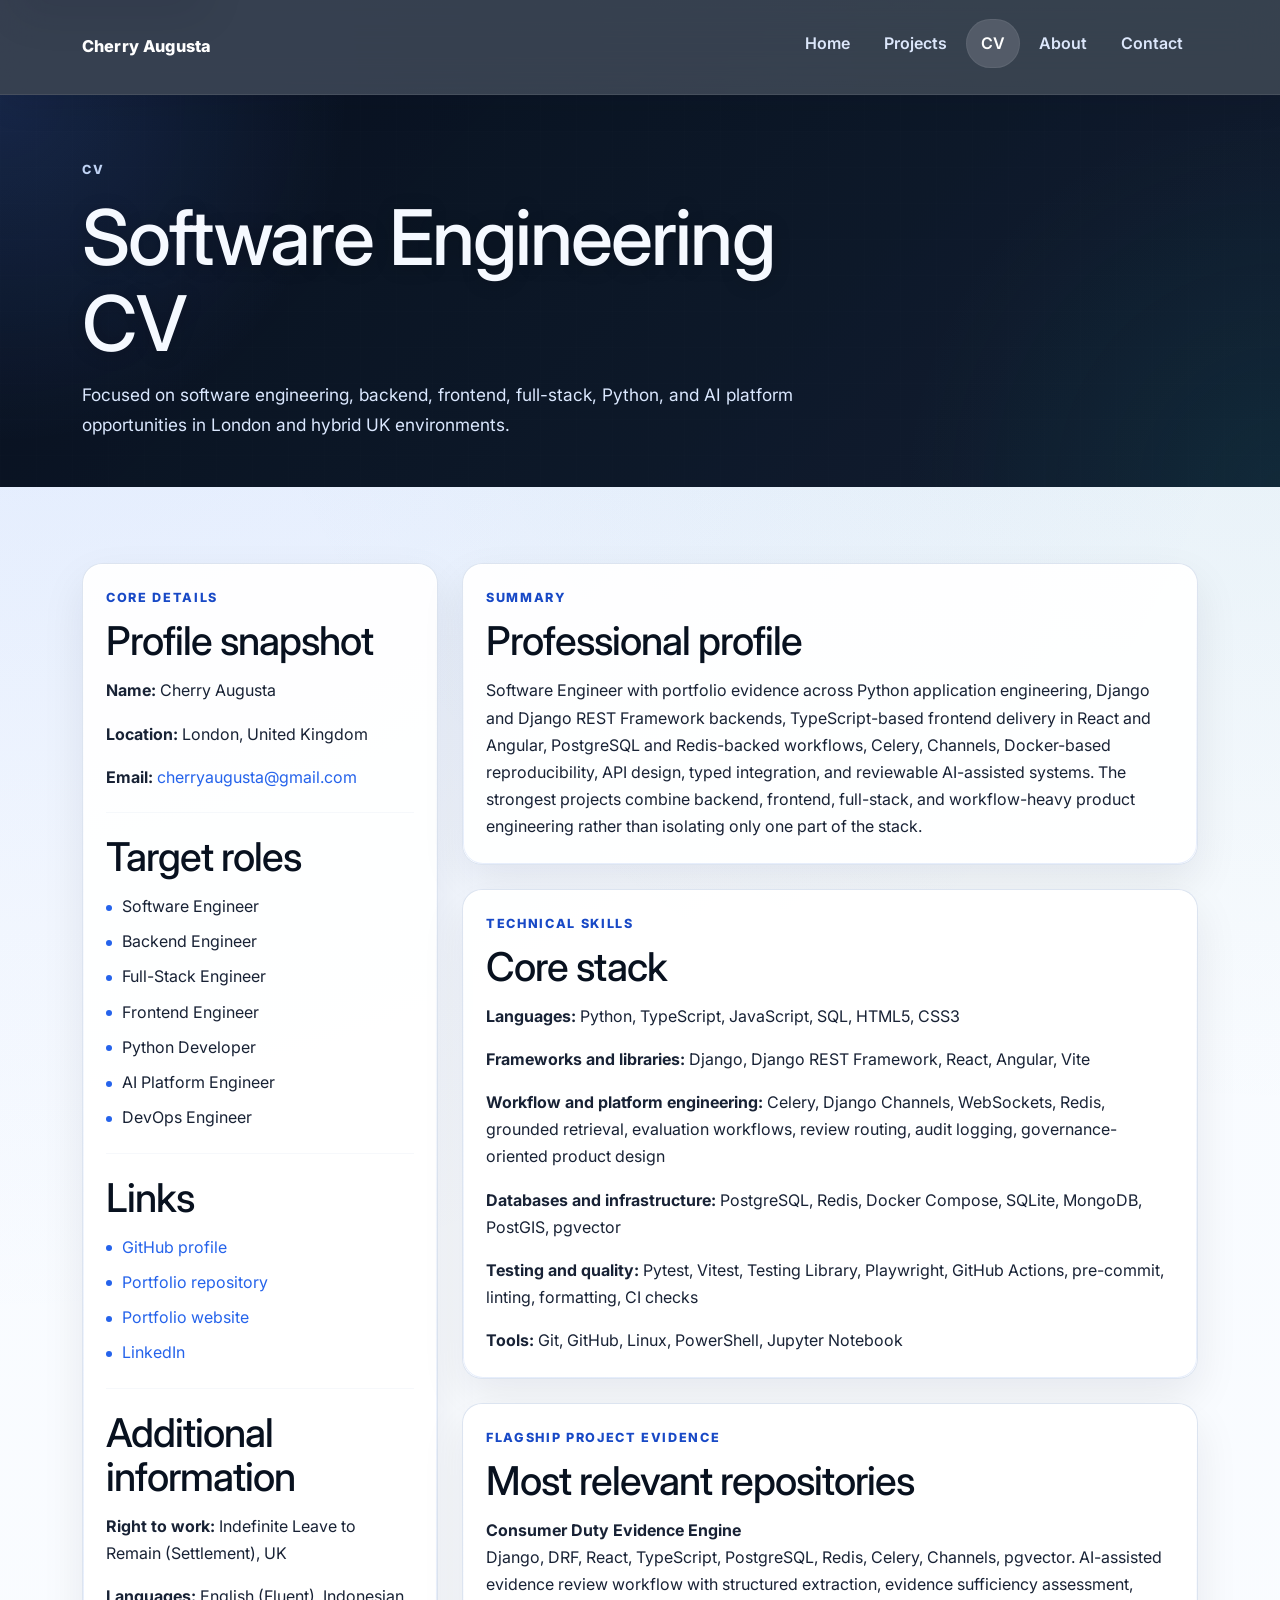
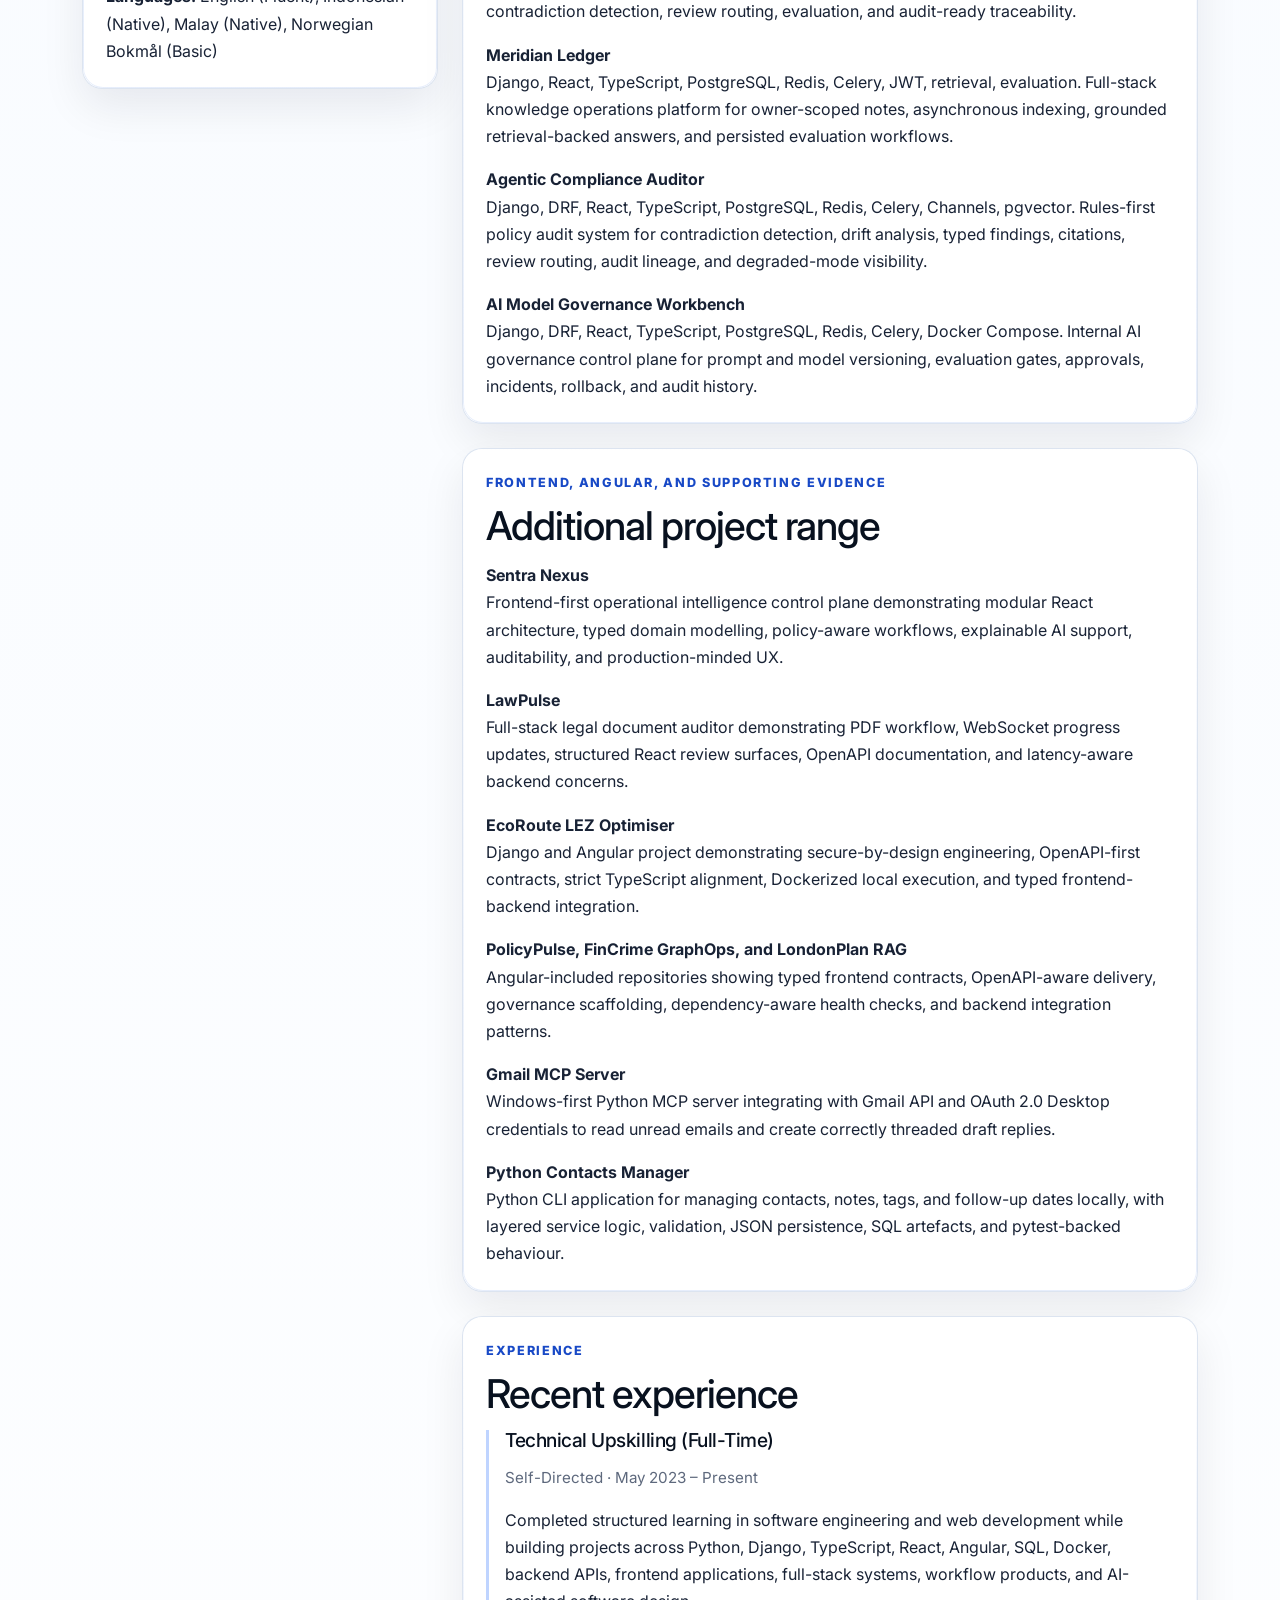
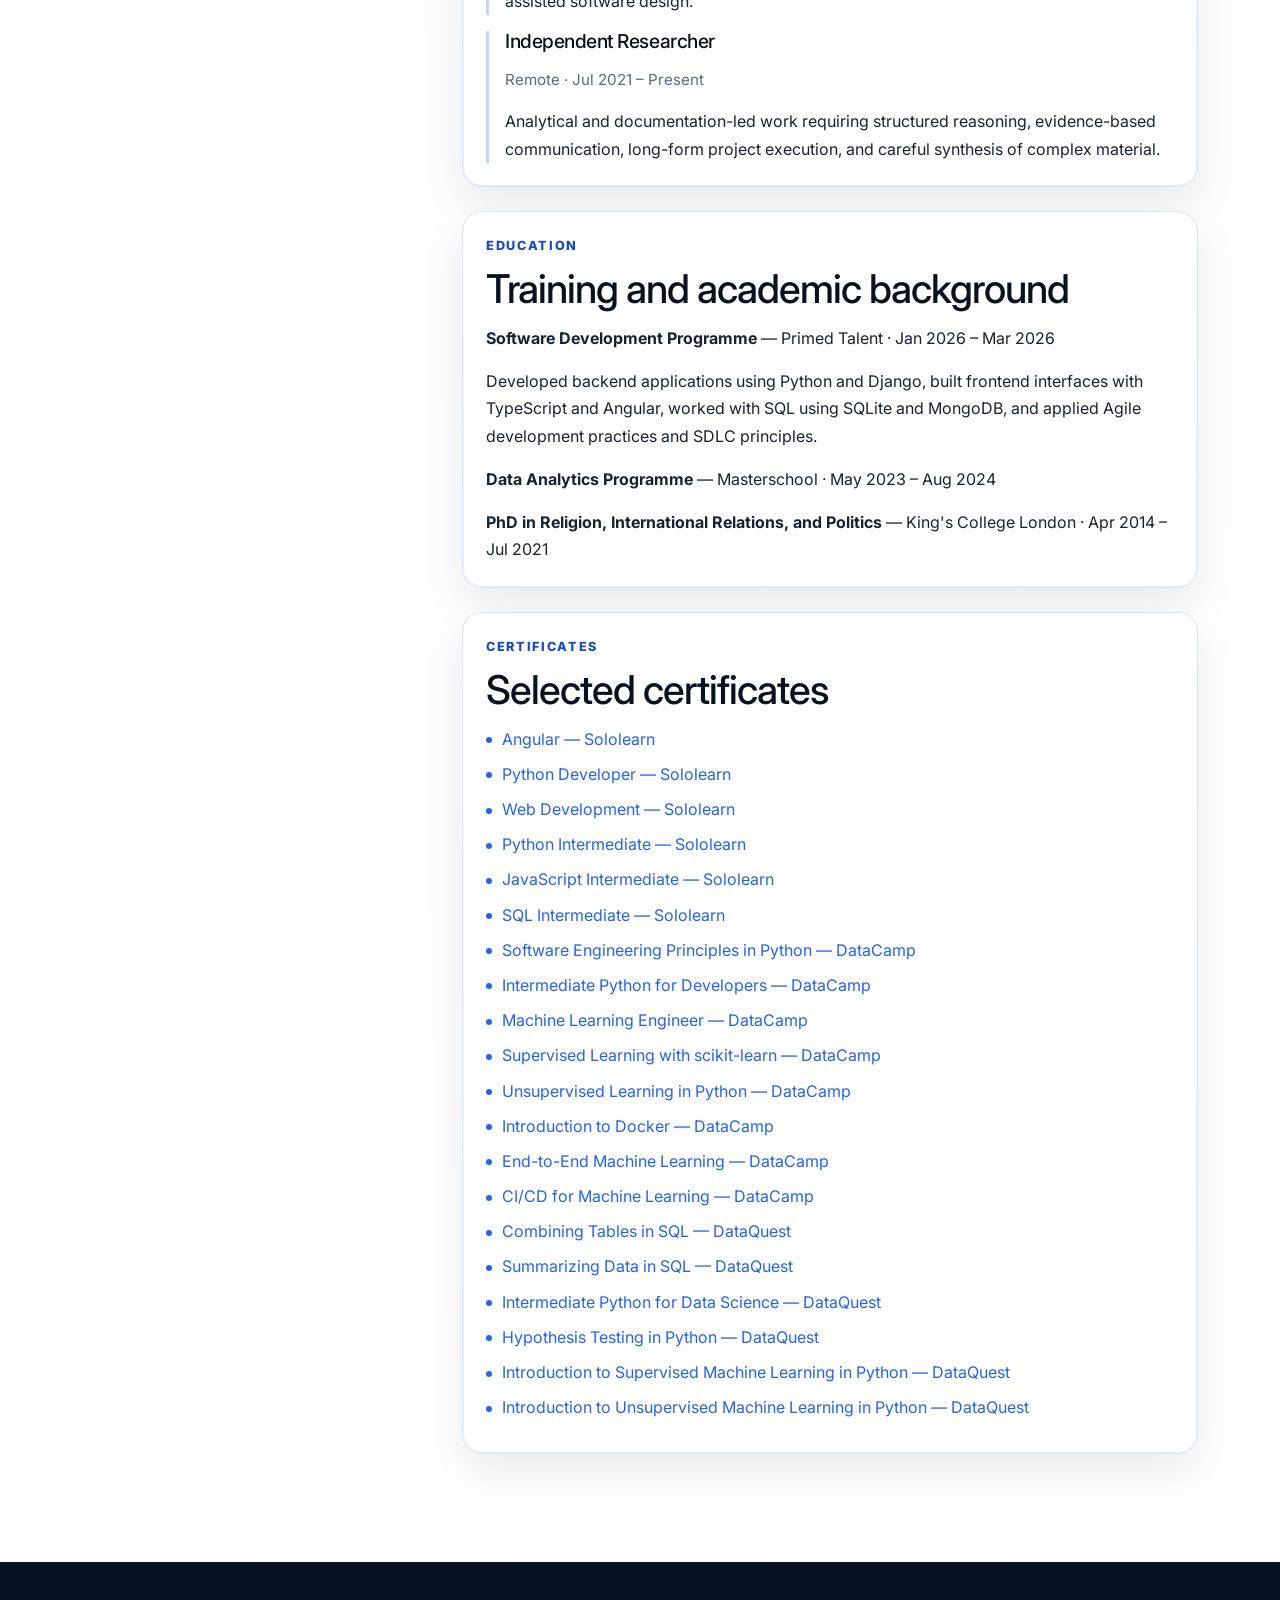
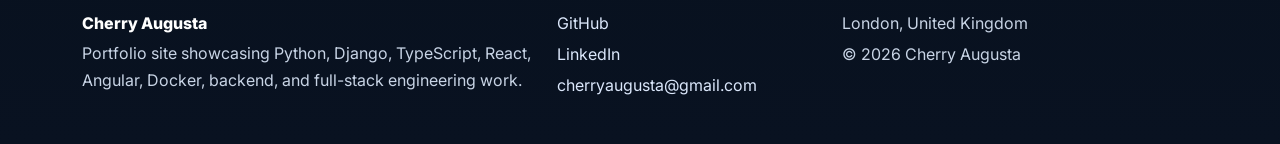
==== cv.html @ 18e46f85 "initial portfolio launch in bootstrap version" ====
<!DOCTYPE html>
<html lang="en">
<head>
  <meta charset="utf-8">
  <meta name="viewport" content="width=device-width, initial-scale=1">
  <title>CV | Cherry Augusta</title>
  <meta name="description" content="CV for Cherry Augusta, a London-based Software Engineer with portfolio work across Python, Django, TypeScript, React, Angular, PostgreSQL, Redis, Docker, backend APIs, frontend engineering, full-stack applications, and reviewable AI workflow systems.">
  <meta name="theme-color" content="#0b1220">
  <meta property="og:title" content="CV | Cherry Augusta">
  <meta property="og:description" content="Software engineering CV focused on Python, Django, TypeScript, React, Angular, Docker, backend, full-stack, frontend, and AI platform opportunities.">
  <meta property="og:type" content="website">
  <meta property="og:url" content="https://cherryaugusta.github.io/developer-portfolio-profile/cv.html">
  <meta property="og:image" content="https://cherryaugusta.github.io/developer-portfolio-profile/assets/og-preview.jpg">
  <meta name="twitter:card" content="summary_large_image">
  <meta name="twitter:title" content="CV | Cherry Augusta">
  <meta name="twitter:description" content="Software engineering CV focused on Python, Django, TypeScript, React, Angular, Docker, backend, full-stack, frontend, and AI platform opportunities.">
  <meta name="twitter:image" content="https://cherryaugusta.github.io/developer-portfolio-profile/assets/og-preview.jpg">
  <link rel="canonical" href="https://cherryaugusta.github.io/developer-portfolio-profile/cv.html">
  <link rel="preconnect" href="https://fonts.googleapis.com">
  <link rel="preconnect" href="https://fonts.gstatic.com" crossorigin>
  <link href="https://fonts.googleapis.com/css2?family=Inter:wght@400;500;600;700;800;900&display=swap" rel="stylesheet">
  <link href="https://cdn.jsdelivr.net/npm/bootstrap@5.3.3/dist/css/bootstrap.min.css" rel="stylesheet" integrity="sha384-QWTKZyjpPEjISv5WaRU9OFeRpok6YctnYmDr5pNlyT2bRjXh0JMhjY6hW+ALEwIH" crossorigin="anonymous">
  <link rel="stylesheet" href="styles.css">
</head>
<body>

  <a class="ca-skip-link" href="#main-content">Skip to main content</a>

  <header class="ca-site-header sticky-top">
    <nav class="navbar navbar-expand-lg" aria-label="Primary">
      <div class="container ca-nav-container">
        <a class="navbar-brand ca-brand" href="index.html" aria-label="Cherry Augusta home">Cherry Augusta</a>
        <button class="navbar-toggler ca-nav-toggler" type="button"
          data-bs-toggle="collapse"
          data-bs-target="#primaryNav"
          aria-controls="primaryNav"
          aria-expanded="false"
          aria-label="Toggle navigation">
          <span class="ca-toggler-line"></span>
          <span class="ca-toggler-line"></span>
          <span class="ca-toggler-line"></span>
        </button>
        <div class="collapse navbar-collapse ca-nav-collapse" id="primaryNav">
          <ul class="navbar-nav ms-auto gap-1">
            <li class="nav-item"><a class="nav-link ca-nav-link" href="index.html">Home</a></li>
            <li class="nav-item"><a class="nav-link ca-nav-link" href="projects.html">Projects</a></li>
            <li class="nav-item"><a class="nav-link ca-nav-link active" aria-current="page" href="cv.html">CV</a></li>
            <li class="nav-item"><a class="nav-link ca-nav-link" href="about.html">About</a></li>
            <li class="nav-item"><a class="nav-link ca-nav-link" href="contact.html">Contact</a></li>
          </ul>
        </div>
      </div>
    </nav>
  </header>

  <main id="main-content" class="ca-page-main">

    <!-- Page hHERO -->
    <section class="ca-page-hero">
      <div class="container">
        <div class="row">
          <div class="col-lg-9 col-xl-8">
            <p class="ca-eyebrow">CV</p>
            <h1>Software Engineering CV</h1>
            <p class="ca-page-lead mb-0">Focused on software engineering, backend, frontend, full-stack, Python, and AI platform opportunities in London and hybrid UK environments.</p>
          </div>
        </div>
      </div>
    </section>

    <!-- CV BODY -->
    <section class="ca-section">
      <div class="container">
        <div class="row g-4 align-items-start">

          <!-- Sidebar -->
          <div class="col-lg-4">
            <aside class="ca-card ca-sticky-aside">
              <p class="ca-section-kicker">Core details</p>
              <h2>Profile snapshot</h2>
              <p><strong>Name:</strong> Cherry Augusta</p>
              <p><strong>Location:</strong> London, United Kingdom</p>
              <p><strong>Email:</strong> <a href="mailto:cherryaugusta@gmail.com">cherryaugusta@gmail.com</a></p>

              <hr>

              <h2>Target roles</h2>
              <ul class="ca-plain-list">
                <li>Software Engineer</li>
                <li>Backend Engineer</li>
                <li>Full-Stack Engineer</li>
                <li>Frontend Engineer</li>
                <li>Python Developer</li>
                <li>AI Platform Engineer</li>
                <li>DevOps Engineer</li>
              </ul>

              <hr>

              <h2>Links</h2>
              <ul class="ca-plain-list">
                <li><a href="https://github.com/cherryaugusta" target="_blank" rel="noopener noreferrer">GitHub profile</a></li>
                <li><a href="https://github.com/cherryaugusta/developer-portfolio-profile" target="_blank" rel="noopener noreferrer">Portfolio repository</a></li>
                <li><a href="https://cherryaugusta.github.io/developer-portfolio-profile" target="_blank" rel="noopener noreferrer">Portfolio website</a></li>
                <li><a href="https://www.linkedin.com/in/cherry-augusta-3957a916" target="_blank" rel="noopener noreferrer">LinkedIn</a></li>
              </ul>

              <hr>

              <h2>Additional information</h2>
              <p><strong>Right to work:</strong> Indefinite Leave to Remain (Settlement), UK</p>
              <p class="mb-0"><strong>Languages:</strong> English (Fluent), Indonesian (Native), Malay (Native), Norwegian Bokmål (Basic)</p>
            </aside>
          </div>

          <!-- Main CV content -->
          <div class="col-lg-8">
            <div class="d-flex flex-column gap-4">

              <article class="ca-card">
                <p class="ca-section-kicker">Summary</p>
                <h2>Professional profile</h2>
                <p class="mb-0">Software Engineer with portfolio evidence across Python application engineering, Django and Django REST Framework backends, TypeScript-based frontend delivery in React and Angular, PostgreSQL and Redis-backed workflows, Celery, Channels, Docker-based reproducibility, API design, typed integration, and reviewable AI-assisted systems. The strongest projects combine backend, frontend, full-stack, and workflow-heavy product engineering rather than isolating only one part of the stack.</p>
              </article>

              <article class="ca-card">
                <p class="ca-section-kicker">Technical skills</p>
                <h2>Core stack</h2>
                <p><strong>Languages:</strong> Python, TypeScript, JavaScript, SQL, HTML5, CSS3</p>
                <p><strong>Frameworks and libraries:</strong> Django, Django REST Framework, React, Angular, Vite</p>
                <p><strong>Workflow and platform engineering:</strong> Celery, Django Channels, WebSockets, Redis, grounded retrieval, evaluation workflows, review routing, audit logging, governance-oriented product design</p>
                <p><strong>Databases and infrastructure:</strong> PostgreSQL, Redis, Docker Compose, SQLite, MongoDB, PostGIS, pgvector</p>
                <p><strong>Testing and quality:</strong> Pytest, Vitest, Testing Library, Playwright, GitHub Actions, pre-commit, linting, formatting, CI checks</p>
                <p class="mb-0"><strong>Tools:</strong> Git, GitHub, Linux, PowerShell, Jupyter Notebook</p>
              </article>

              <article class="ca-card">
                <p class="ca-section-kicker">Flagship project evidence</p>
                <h2>Most relevant repositories</h2>
                <p><strong>Consumer Duty Evidence Engine</strong><br>Django, DRF, React, TypeScript, PostgreSQL, Redis, Celery, Channels, pgvector. AI-assisted evidence review workflow with structured extraction, evidence sufficiency assessment, contradiction detection, review routing, evaluation, and audit-ready traceability.</p>
                <p><strong>Meridian Ledger</strong><br>Django, React, TypeScript, PostgreSQL, Redis, Celery, JWT, retrieval, evaluation. Full-stack knowledge operations platform for owner-scoped notes, asynchronous indexing, grounded retrieval-backed answers, and persisted evaluation workflows.</p>
                <p><strong>Agentic Compliance Auditor</strong><br>Django, DRF, React, TypeScript, PostgreSQL, Redis, Celery, Channels, pgvector. Rules-first policy audit system for contradiction detection, drift analysis, typed findings, citations, review routing, audit lineage, and degraded-mode visibility.</p>
                <p class="mb-0"><strong>AI Model Governance Workbench</strong><br>Django, DRF, React, TypeScript, PostgreSQL, Redis, Celery, Docker Compose. Internal AI governance control plane for prompt and model versioning, evaluation gates, approvals, incidents, rollback, and audit history.</p>
              </article>

              <article class="ca-card">
                <p class="ca-section-kicker">Frontend, Angular, and supporting evidence</p>
                <h2>Additional project range</h2>
                <p><strong>Sentra Nexus</strong><br>Frontend-first operational intelligence control plane demonstrating modular React architecture, typed domain modelling, policy-aware workflows, explainable AI support, auditability, and production-minded UX.</p>
                <p><strong>LawPulse</strong><br>Full-stack legal document auditor demonstrating PDF workflow, WebSocket progress updates, structured React review surfaces, OpenAPI documentation, and latency-aware backend concerns.</p>
                <p><strong>EcoRoute LEZ Optimiser</strong><br>Django and Angular project demonstrating secure-by-design engineering, OpenAPI-first contracts, strict TypeScript alignment, Dockerized local execution, and typed frontend-backend integration.</p>
                <p><strong>PolicyPulse, FinCrime GraphOps, and LondonPlan RAG</strong><br>Angular-included repositories showing typed frontend contracts, OpenAPI-aware delivery, governance scaffolding, dependency-aware health checks, and backend integration patterns.</p>
                <p><strong>Gmail MCP Server</strong><br>Windows-first Python MCP server integrating with Gmail API and OAuth 2.0 Desktop credentials to read unread emails and create correctly threaded draft replies.</p>
                <p class="mb-0"><strong>Python Contacts Manager</strong><br>Python CLI application for managing contacts, notes, tags, and follow-up dates locally, with layered service logic, validation, JSON persistence, SQL artefacts, and pytest-backed behaviour.</p>
              </article>

              <article class="ca-card">
                <p class="ca-section-kicker">Experience</p>
                <h2>Recent experience</h2>
                <div class="ca-timeline-item">
                  <h3>Technical Upskilling (Full-Time)</h3>
                  <p class="ca-meta">Self-Directed · May 2023 – Present</p>
                  <p class="mb-0">Completed structured learning in software engineering and web development while building projects across Python, Django, TypeScript, React, Angular, SQL, Docker, backend APIs, frontend applications, full-stack systems, workflow products, and AI-assisted software design.</p>
                </div>
                <div class="ca-timeline-item mt-3">
                  <h3>Independent Researcher</h3>
                  <p class="ca-meta">Remote · Jul 2021 – Present</p>
                  <p class="mb-0">Analytical and documentation-led work requiring structured reasoning, evidence-based communication, long-form project execution, and careful synthesis of complex material.</p>
                </div>
              </article>

              <article class="ca-card">
                <p class="ca-section-kicker">Education</p>
                <h2>Training and academic background</h2>
                <p><strong>Software Development Programme</strong> — Primed Talent · Jan 2026 – Mar 2026</p>
                <p>Developed backend applications using Python and Django, built frontend interfaces with TypeScript and Angular, worked with SQL using SQLite and MongoDB, and applied Agile development practices and SDLC principles.</p>
                <p><strong>Data Analytics Programme</strong> — Masterschool · May 2023 – Aug 2024</p>
                <p class="mb-0"><strong>PhD in Religion, International Relations, and Politics</strong> — King's College London · Apr 2014 – Jul 2021</p>
              </article>

              <article class="ca-card">
                <p class="ca-section-kicker">Certificates</p>
                <h2>Selected certificates</h2>
                <ul class="ca-plain-list mb-0">
                  <li><a href="https://www.sololearn.com/certificates/CC-CRVQI5FX" target="_blank" rel="noopener noreferrer">Angular — Sololearn</a></li>
                  <li><a href="https://www.sololearn.com/certificates/CC-DHUE0BPR" target="_blank" rel="noopener noreferrer">Python Developer — Sololearn</a></li>
                  <li><a href="https://www.sololearn.com/certificates/CC-GY8ERAPW" target="_blank" rel="noopener noreferrer">Web Development — Sololearn</a></li>
                  <li><a href="https://www.sololearn.com/certificates/CC-DKZ7GS1T" target="_blank" rel="noopener noreferrer">Python Intermediate — Sololearn</a></li>
                  <li><a href="https://www.sololearn.com/certificates/CC-TSMPZBXQ" target="_blank" rel="noopener noreferrer">JavaScript Intermediate — Sololearn</a></li>
                  <li><a href="https://www.sololearn.com/certificates/CC-RJRRIZD5" target="_blank" rel="noopener noreferrer">SQL Intermediate — Sololearn</a></li>
                  <li><a href="https://www.datacamp.com/completed/statement-of-accomplishment/course/8227479b13108a4df064f47f2f8abd0c890b53b4" target="_blank" rel="noopener noreferrer">Software Engineering Principles in Python — DataCamp</a></li>
                  <li><a href="https://www.datacamp.com/completed/statement-of-accomplishment/course/60cc1136ce9b5992e5b5b6c6f2696920e6932ae6" target="_blank" rel="noopener noreferrer">Intermediate Python for Developers — DataCamp</a></li>
                  <li><a href="https://www.datacamp.com/completed/statement-of-accomplishment/track/e27b9aa20514fed4c10cba77064b2b2e21b91a6f?utm_medium=organic_social&utm_campaign=sharewidget&utm_content=soa&utm_source=copylink" target="_blank" rel="noopener noreferrer">Machine Learning Engineer — DataCamp</a></li>
                  <li><a href="https://www.datacamp.com/completed/statement-of-accomplishment/course/17ac0ee7ad0e934a689188751dcfa107e84bb327" target="_blank" rel="noopener noreferrer">Supervised Learning with scikit-learn — DataCamp</a></li>
                  <li><a href="https://www.datacamp.com/completed/statement-of-accomplishment/course/c2dee3d4d05f9d18f2cd48f8db9dd19b1d5fbb37" target="_blank" rel="noopener noreferrer">Unsupervised Learning in Python — DataCamp</a></li>
                  <li><a href="https://www.datacamp.com/completed/statement-of-accomplishment/course/f0db3eb2d817050c06d84705172cba187ca3add1" target="_blank" rel="noopener noreferrer">Introduction to Docker — DataCamp</a></li>
                  <li><a href="https://www.datacamp.com/completed/statement-of-accomplishment/course/5704ce8746b530700ebd4e6b121e9e52de375fea" target="_blank" rel="noopener noreferrer">End-to-End Machine Learning — DataCamp</a></li>
                  <li><a href="https://www.datacamp.com/completed/statement-of-accomplishment/course/9cf7de9ec50092f650e16f4ba203bbb98bd472db" target="_blank" rel="noopener noreferrer">CI/CD for Machine Learning — DataCamp</a></li>
                  <li><a href="https://app.dataquest.io/verify_cert/ZJ7F5Q6ELBGZK46ZWRD5/" target="_blank" rel="noopener noreferrer">Combining Tables in SQL — DataQuest</a></li>
                  <li><a href="https://app.dataquest.io/verify_cert/3A36ZVM678G3BQ0YBLRA/" target="_blank" rel="noopener noreferrer">Summarizing Data in SQL — DataQuest</a></li>
                  <li><a href="https://app.dataquest.io/verify_cert/C5CL33XE4P3WWTFYR3BS/" target="_blank" rel="noopener noreferrer">Intermediate Python for Data Science — DataQuest</a></li>
                  <li><a href="https://app.dataquest.io/verify_cert/6OF6NHN1GMT5WH2I9T71/" target="_blank" rel="noopener noreferrer">Hypothesis Testing in Python — DataQuest</a></li>
                  <li><a href="https://app.dataquest.io/verify_cert/E0R9MOGDEUAWTI1ENU40/" target="_blank" rel="noopener noreferrer">Introduction to Supervised Machine Learning in Python — DataQuest</a></li>
                  <li><a href="https://app.dataquest.io/verify_cert/CI5ERO9BV41DOV62I8J1/" target="_blank" rel="noopener noreferrer">Introduction to Unsupervised Machine Learning in Python — DataQuest</a></li>
                </ul>
              </article>

            </div>
          </div>

        </div>
      </div>
    </section>

  </main>

  <footer class="ca-site-footer">
    <div class="container">
      <div class="row g-4">
        <div class="col-lg-5">
          <p class="ca-footer-title">Cherry Augusta</p>
          <p class="mb-0">Portfolio site showcasing Python, Django, TypeScript, React, Angular, Docker, backend, and full-stack engineering work.</p>
        </div>
        <div class="col-sm-6 col-lg-3">
          <p class="mb-1"><a href="https://github.com/cherryaugusta" target="_blank" rel="noopener noreferrer">GitHub</a></p>
          <p class="mb-1"><a href="https://www.linkedin.com/in/cherry-augusta-3957a916" target="_blank" rel="noopener noreferrer">LinkedIn</a></p>
          <p class="mb-0"><a href="mailto:cherryaugusta@gmail.com">cherryaugusta@gmail.com</a></p>
        </div>
        <div class="col-sm-6 col-lg-4">
          <p class="mb-1">London, United Kingdom</p>
          <p class="mb-0">© <span id="current-year">2026</span> Cherry Augusta</p>
        </div>
      </div>
    </div>
  </footer>

  <script src="https://cdn.jsdelivr.net/npm/bootstrap@5.3.3/dist/js/bootstrap.bundle.min.js" integrity="sha384-YvpcrYf0tY3lHB60NNkmXc4s9bIOgUxi8T/jzmFyFnDFTX5X3TI5ip47tIiLgkD" crossorigin="anonymous"></script>
  <script src="script.js"></script>
</body>
</html>
---- styles.css ----
:root {
  --ca-bg:            #08111f;
  --ca-bg-soft:       #0d1728;
  --ca-bg-deep:       #050b16;
  --ca-surface:       #ffffff;
  --ca-surface-soft:  #f6f9ff;
  --ca-surface-strong:#eef4ff;
  --ca-text:          #182235;
  --ca-muted:         #5e697d;
  --ca-muted-strong:  #435168;
  --ca-line:          #d9e2ef;
  --ca-line-strong:   #bfd2f6;
  --ca-primary:       #2563eb;
  --ca-primary-strong:#1849c6;
  --ca-primary-soft:  #dce8ff;
  --ca-accent:        #0f766e;
  --ca-accent-soft:   #e8f8f4;
  --ca-hero-text:     #f5f9ff;
  --ca-hero-text-soft:#dbe8ff;
  --ca-hero-text-muted:#bfd2f4;
  --ca-hero-title-accent:#8ec5ff;
  --ca-shadow-xs:     0 8px 20px rgba(9,18,32,.06);
  --ca-shadow:        0 18px 44px rgba(9,18,32,.08);
  --ca-shadow-strong: 0 24px 60px rgba(9,18,32,.14);
  --ca-shadow-premium:0 30px 80px rgba(8,17,31,.18);
  --ca-radius-xs:     10px;
  --ca-radius-sm:     14px;
  --ca-radius:        20px;
  --ca-radius-lg:     28px;
  --ca-transition:    200ms ease;
}

/* basee */
*,
*::before,
*::after { box-sizing: border-box; }

html { scroll-behavior: smooth; text-size-adjust: 100%; }

body {
  font-family: "Inter", "Segoe UI", Roboto, Arial, sans-serif;
  color: var(--ca-text);
  line-height: 1.7;
  background:
    radial-gradient(circle at top left, rgba(37,99,235,.11), transparent 26%),
    radial-gradient(circle at top right, rgba(15,118,110,.08), transparent 22%),
    linear-gradient(180deg, #eef5ff 0%, #f8fbff 18%, #ffffff 100%);
}

img { max-width: 100%; display: block; }

a {
  color: var(--ca-primary);
  text-decoration: none;
  word-break: break-word;
  transition: color var(--ca-transition), opacity var(--ca-transition), transform var(--ca-transition);
}
a:hover { text-decoration: underline; }

a:focus-visible,
button:focus-visible {
  outline: 3px solid rgba(37,99,235,.28);
  outline-offset: 3px;
}

p { margin: 0 0 1rem; }

h1, h2, h3 {
  margin: 0 0 .85rem;
  line-height: 1.12;
  letter-spacing: -0.025em;
  color: var(--ca-bg);
}

h1 { font-size: clamp(2.4rem, 6vw, 4.9rem); }
h2 { font-size: clamp(1.55rem, 3.1vw, 2.5rem); }
h3 { font-size: clamp(1.05rem, 2vw, 1.2rem); }

ul { margin: 0; padding-left: 1.15rem; }
li { margin-bottom: .45rem; }

hr {
  border: 0;
  border-top: 1px solid var(--ca-line);
  margin: 1.35rem 0;
}

/* skipp link */
.ca-skip-link {
  position: absolute;
  left: 16px;
  top: -56px;
  background: var(--ca-primary);
  color: #fff;
  padding: .85rem 1rem;
  border-radius: 10px;
  z-index: 1100;
  box-shadow: var(--ca-shadow);
  font-weight: 700;
}
.ca-skip-link:focus { top: 16px; }

/* headder/navbar */
.ca-site-header {
  background: rgba(8,17,31,.78);
  backdrop-filter: blur(18px);
  -webkit-backdrop-filter: blur(18px);
  border-bottom: 1px solid rgba(255,255,255,.08);
  box-shadow: 0 10px 30px rgba(8,17,31,.08);
}

.ca-nav-container {
  min-height: 78px;
}

.ca-brand {
  color: #fff !important;
  font-weight: 800;
  letter-spacing: .01em;
  font-size: 1.02rem;
}
.ca-brand:hover {
  text-decoration: none;
  opacity: .96;
}

/* Nav links */
.ca-nav-link {
  color: #dce7fb !important;
  padding: .68rem .94rem !important;
  border-radius: 999px !important;
  font-weight: 600;
}
.ca-nav-link:hover {
  background: rgba(255,255,255,.08);
  text-decoration: none;
}
.ca-nav-link.active,
.ca-nav-link[aria-current="page"] {
  background: rgba(255,255,255,.14) !important;
  color: #fff !important;
  box-shadow: inset 0 0 0 1px rgba(255,255,255,.06);
}

/* Hamburger toggler */
.ca-nav-toggler {
  width: 48px;
  height: 48px;
  border: 1px solid rgba(255,255,255,.18) !important;
  border-radius: 14px !important;
  background: transparent !important;
  padding: 0;
  display: flex;
  align-items: center;
  justify-content: center;
  gap: 4px;
  flex-direction: column;
  cursor: pointer;
  background-image: none !important;
}
.ca-nav-toggler:focus { box-shadow: 0 0 0 3px rgba(37,99,235,.28) !important; }

.ca-toggler-line {
  display: block;
  width: 20px;
  height: 2px;
  background: #fff;
  border-radius: 999px;
  pointer-events: none;
}

/* Mobile nav collapse */
.ca-nav-collapse {
  /* Bootstrap collapse */
}

@media (max-width: 991.98px) {
  .ca-nav-collapse.show,
  .ca-nav-collapse.collapsing {
    background: rgba(8,17,31,.98);
    border: 1px solid rgba(255,255,255,.08);
    border-radius: 18px;
    padding: .8rem;
    margin-top: .5rem;
    box-shadow: var(--ca-shadow-premium);
  }
  .ca-nav-collapse .ca-nav-link {
    border-radius: 12px !important;
    padding: .6rem .9rem !important;
  }
  .navbar-nav { gap: 0 !important; }
}

/* hero */
.ca-hero,
.ca-page-hero {
  color: #fff;
  background:
    radial-gradient(circle at top left, rgba(88,138,255,.18), transparent 26%),
    radial-gradient(circle at bottom right, rgba(15,118,110,.14), transparent 28%),
    linear-gradient(135deg, rgba(8,17,31,.98), rgba(17,29,48,.96)),
    linear-gradient(135deg, #08111f, #132039);
  position: relative;
  overflow: hidden;
}

.ca-hero::before,
.ca-page-hero::before {
  content: "";
  position: absolute;
  inset: 0;
  background:
    linear-gradient(90deg, rgba(255,255,255,.04) 1px, transparent 1px),
    linear-gradient(180deg, rgba(255,255,255,.03) 1px, transparent 1px);
  background-size: 36px 36px;
  opacity: .18;
  pointer-events: none;
}

.ca-hero { padding: 5.8rem 0 4.5rem; }
.ca-page-hero { padding: 4rem 0 3rem; }

.ca-hero h1,
.ca-page-hero h1 {
  color: var(--ca-hero-text);
  text-shadow: 0 2px 18px rgba(0,0,0,.22);
}

.ca-hero-row { position: relative; z-index: 1; }

.ca-hero-title-primary { color: var(--ca-hero-text); }
.ca-hero-title-secondary {
  color: var(--ca-hero-title-accent);
  line-height: 1.08;
}

.ca-hero-copy {
  color: var(--ca-hero-text-soft);
}

.ca-eyebrow,
.ca-section-kicker,
.ca-panel-label {
  text-transform: uppercase;
  letter-spacing: .13em;
  font-size: .79rem;
  font-weight: 800;
  margin: 0 0 .65rem;
  display: block;
}

.ca-eyebrow { color: var(--ca-hero-text-muted); margin-bottom: .9rem; }
.ca-section-kicker { color: var(--ca-primary-strong); }
.ca-section-kicker-light { color: #b7cdf9; }
.ca-panel-label { color: var(--ca-hero-text-muted); margin-bottom: .55rem; }

.ca-hero-lead,
.ca-page-lead {
  color: var(--ca-hero-text-soft);
  font-size: 1.08rem;
  max-width: 720px;
  margin-bottom: 1.45rem;
}

/* Hero metrics */
.ca-metric {
  background: rgba(255,255,255,.08);
  border: 1px solid rgba(255,255,255,.11);
  border-radius: 18px;
  padding: .95rem 1rem;
  box-shadow: var(--ca-shadow-xs);
  backdrop-filter: blur(10px);
  -webkit-backdrop-filter: blur(10px);
  height: 100%;
}
.ca-metric strong { color: var(--ca-hero-text); font-size: .98rem; }
.ca-metric span { color: var(--ca-hero-text-soft); font-size: .92rem; }

/* Hero panels */
.ca-hero-panel {
  background: rgba(255,255,255,.08);
  border: 1px solid rgba(255,255,255,.12);
  border-radius: var(--ca-radius);
  padding: 1.35rem;
  box-shadow: var(--ca-shadow);
  backdrop-filter: blur(10px);
  -webkit-backdrop-filter: blur(10px);
}
.ca-hero-panel h2 { color: var(--ca-hero-text); font-size: 1.35rem; margin-bottom: .8rem; }

.ca-hero-summary-panel { padding: 1.08rem 1.1rem 1.02rem; }
.ca-hero-summary-panel h2 { font-size: 1.18rem; line-height: 1.2; margin-bottom: .64rem; }
.ca-hero-summary-text { color: var(--ca-hero-text-soft); margin: 0; }

.ca-hero-core-panel { padding: .92rem 1rem .96rem; }
.ca-hero-core-panel h2 { font-size: 1.08rem; line-height: 1.18; margin-bottom: .6rem; }
.ca-hero-core-panel .ca-panel-label { margin-bottom: .42rem; }

/* Profile card */
.ca-profile-card {
  background: rgba(255,255,255,.08);
  border: 1px solid rgba(255,255,255,.12);
  border-radius: var(--ca-radius);
  padding: .8rem;
  box-shadow: var(--ca-shadow);
  overflow: hidden;
  backdrop-filter: blur(10px);
  -webkit-backdrop-filter: blur(10px);
  display: flex;
  flex-direction: column;
}
.ca-profile-card-compact { padding: .75rem; }

.ca-hero-project-visual { display: grid; gap: .75rem; }

.ca-hero-project-main {
  border-radius: 18px;
  overflow: hidden;
  background: #12213a;
  border: 1px solid rgba(255,255,255,.10);
  box-shadow: var(--ca-shadow-xs);
}
.ca-hero-project-main img {
  width: 100%;
  height: clamp(240px, 24vw, 320px);
  object-fit: cover;
  object-position: top center;
  display: block;
}

.ca-hero-supporting-img {
  width: 100%;
  height: 110px;
  object-fit: cover;
  object-position: top center;
  border-radius: 14px;
  display: block;
  background: #12213a;
  border: 1px solid rgba(255,255,255,.10);
  box-shadow: var(--ca-shadow-xs);
}

.ca-profile-caption span {
  padding: .42rem .72rem;
  border-radius: 999px;
  background: rgba(255,255,255,.10);
  border: 1px solid rgba(255,255,255,.12);
  color: var(--ca-hero-text);
  font-size: .88rem;
  font-weight: 600;
  text-align: center;
}

/* Core tag list */
.ca-tag-list-core {
  list-style: none;
  padding: 0;
  margin: 0;
  display: grid;
  grid-template-columns: 1fr;
  gap: .38rem;
}
.ca-tag-list-core li {
  display: flex;
  align-items: center;
  justify-content: center;
  text-align: center;
  min-height: 34px;
  padding: .42rem .72rem;
  border-radius: 12px;
  background: rgba(255,255,255,.10);
  border: 1px solid rgba(255,255,255,.12);
  color: var(--ca-hero-text);
  font-size: .88rem;
  font-weight: 600;
  line-height: 1.14;
  letter-spacing: -0.01em;
  margin: 0;
}

/* buttons */
.ca-btn {
  display: inline-flex;
  align-items: center;
  justify-content: center;
  min-height: 50px;
  padding: .82rem 1.14rem;
  border-radius: 999px;
  font-weight: 700;
  font-size: 1rem;
  text-decoration: none;
  transition: transform var(--ca-transition), background var(--ca-transition), border-color var(--ca-transition), box-shadow var(--ca-transition), color var(--ca-transition);
  cursor: pointer;
  border: 1px solid transparent;
  white-space: nowrap;
}
.ca-btn:hover { text-decoration: none; transform: translateY(-1px); }

.ca-btn-primary {
  background: #fff;
  color: var(--ca-bg) !important;
  box-shadow: 0 16px 34px rgba(255,255,255,.12);
}
.ca-btn-primary:hover { box-shadow: 0 18px 38px rgba(255,255,255,.16); }

.ca-btn-secondary {
  color: var(--ca-hero-text) !important;
  background: rgba(255,255,255,.10);
  border-color: rgba(255,255,255,.16);
}

.ca-btn-ghost {
  color: var(--ca-hero-text) !important;
  background: transparent;
  border-color: rgba(255,255,255,.18);
}

.ca-btn-contact-secondary {
  color: #fff !important;
  background: rgba(255,255,255,.08);
  border-color: rgba(255,255,255,.18);
}
.ca-btn-contact-secondary:hover { background: rgba(255,255,255,.12); }

/* sections */
.ca-section { padding: 4.75rem 0; }

.ca-section-soft {
  background: linear-gradient(180deg, rgba(255,255,255,.56), rgba(246,249,255,.82));
  border-top: 1px solid rgba(217,226,239,.52);
  border-bottom: 1px solid rgba(217,226,239,.52);
  position: relative;
}

.ca-section-cta {
  padding-top: 1.15rem;
  padding-bottom: 4.25rem;
}

.ca-section-intro { margin-bottom: .8rem; }
.ca-section-intro > p:last-child { max-width: 72ch; }

.ca-text-link { font-weight: 700; }

/* cards */
.ca-card {
  background: rgba(255,255,255,.92);
  border: 1px solid rgba(217,226,239,.92);
  border-radius: var(--ca-radius);
  box-shadow: var(--ca-shadow);
  padding: 1.45rem;
  position: relative;
}
.ca-card::before {
  content: "";
  position: absolute;
  inset: 0;
  border-radius: inherit;
  padding: 1px;
  background: linear-gradient(180deg, rgba(255,255,255,.75), rgba(191,210,246,.38));
  -webkit-mask: linear-gradient(#fff 0 0) content-box, linear-gradient(#fff 0 0);
  -webkit-mask-composite: xor;
  mask-composite: exclude;
  pointer-events: none;
}
.ca-card h2,
.ca-card h3 { color: var(--ca-bg); }

.ca-note-card { background: rgba(255,255,255,.94); }

.ca-note-text { color: var(--ca-muted); font-size: .95rem; }

.ca-feature-card {
  position: relative;
  overflow: hidden;
}
.ca-feature-card::after {
  content: "";
  position: absolute;
  inset: auto 0 0 0;
  height: 4px;
  background: linear-gradient(90deg, var(--ca-primary), #4f7ef0, var(--ca-accent));
  opacity: .96;
}

.ca-sticky-aside { position: sticky; top: 100px; align-self: start; }
.ca-about-summary-card { }

/* badges */
.ca-badge {
  display: inline-flex;
  align-items: center;
  padding: .38rem .72rem;
  border-radius: 999px;
  font-size: .79rem;
  font-weight: 800;
  letter-spacing: .01em;
}
.ca-badge-primary {
  background: var(--ca-primary-soft);
  color: #1746b8;
}
.ca-badge-accent {
  background: var(--ca-accent-soft);
  color: var(--ca-accent);
}
.ca-badge-outline {
  background: #fff;
  color: var(--ca-muted);
  border: 1px solid var(--ca-line);
}

/* project cards */
.ca-project-card {
  background: rgba(255,255,255,.92);
  border: 1px solid rgba(217,226,239,.92);
  border-radius: var(--ca-radius);
  box-shadow: var(--ca-shadow);
  position: relative;
  transition: transform var(--ca-transition), box-shadow var(--ca-transition), border-color var(--ca-transition);
}
.ca-project-card::before {
  content: "";
  position: absolute;
  inset: 0;
  border-radius: inherit;
  padding: 1px;
  background: linear-gradient(180deg, rgba(255,255,255,.75), rgba(191,210,246,.38));
  -webkit-mask: linear-gradient(#fff 0 0) content-box, linear-gradient(#fff 0 0);
  -webkit-mask-composite: xor;
  mask-composite: exclude;
  pointer-events: none;
}
.ca-project-card:hover {
  transform: translateY(-5px);
  box-shadow: var(--ca-shadow-premium);
  border-color: var(--ca-line-strong);
}
.ca-project-card h3 { color: var(--ca-bg); }

.ca-project-card-with-image { padding: 0; overflow: hidden; }

.ca-project-image-wrap {
  aspect-ratio: 16 / 9;
  overflow: hidden;
  border-bottom: 1px solid var(--ca-line);
  background: #dfe8f7;
}
.ca-project-image-wrap-large { aspect-ratio: 16 / 8.5; }

.ca-project-image-wrap img {
  width: 100%;
  height: 100%;
  object-fit: cover;
  transition: transform 240ms ease;
}
.ca-project-card:hover .ca-project-image-wrap img { transform: scale(1.025); }

/* Page-level project cards */
.ca-project-card-page .ca-project-image-wrap,
.ca-project-card-page .ca-project-image-wrap-large {
  aspect-ratio: 16 / 7;
  min-height: 480px;
}

.ca-project-content { padding: 1.45rem; }

/* Composite image (Gmail MCP) */
.ca-project-image-wrap-composite {
  aspect-ratio: auto;
  min-height: 430px;
  padding: .75rem;
  background: linear-gradient(180deg, #edf3ff, #dfe8f7);
}
.ca-project-composite-grid {
  display: grid;
  grid-template-columns: 1.45fr 1fr 1fr;
  grid-template-rows: 1fr 1fr;
  gap: .75rem;
  height: 100%;
}
.ca-composite-main {
  grid-column: 1;
  grid-row: 1 / span 2;
  overflow: hidden;
  border-radius: 16px;
  border: 1px solid var(--ca-line);
  background: #fff;
  box-shadow: var(--ca-shadow-xs);
}
.ca-composite-tile {
  overflow: hidden;
  border-radius: 16px;
  border: 1px solid var(--ca-line);
  background: #fff;
  box-shadow: var(--ca-shadow-xs);
}
.ca-composite-main img,
.ca-composite-tile img {
  width: 100%;
  height: 100%;
  object-fit: cover;
  object-position: top center;
}

/* stack + meta */
.ca-stack,
.ca-meta { color: var(--ca-muted); font-size: .95rem; }

/* plain list */
.ca-plain-list {
  list-style: none;
  padding: 0;
  margin: 0;
}
.ca-plain-list li {
  position: relative;
  padding-left: 1rem;
  margin: .5rem 0;
}
.ca-plain-list li::before {
  content: "";
  position: absolute;
  left: 0;
  top: .72rem;
  width: 6px;
  height: 6px;
  border-radius: 999px;
  background: var(--ca-primary);
}

/* timeline + education */
.ca-timeline-item {
  padding-left: 1rem;
  border-left: 3px solid #bfd4ff;
}
.ca-education-block { margin-bottom: 1rem; }

/* prose */
.ca-prose p,
.ca-prose li { max-width: 75ch; }

/* CTA panel */
.ca-cta-panel {
  background:
    radial-gradient(circle at top right, rgba(88,138,255,.16), transparent 30%),
    radial-gradient(circle at bottom left, rgba(15,118,110,.14), transparent 28%),
    linear-gradient(135deg, #08111f, #132039);
  color: #fff;
  border-radius: 24px;
  padding: 1.85rem;
  box-shadow: var(--ca-shadow-strong);
  position: relative;
  overflow: hidden;
}
.ca-cta-panel::before {
  content: "";
  position: absolute;
  inset: 0;
  background:
    linear-gradient(90deg, rgba(255,255,255,.04) 1px, transparent 1px),
    linear-gradient(180deg, rgba(255,255,255,.03) 1px, transparent 1px);
  background-size: 34px 34px;
  opacity: .14;
  pointer-events: none;
}
.ca-cta-panel > * { position: relative; z-index: 1; }
.ca-cta-panel h2 { color: #fff; }
.ca-cta-panel p { color: #dce8ff; max-width: 720px; }

/* contact components */
.ca-contact-primary-card { padding: 1.55rem; }

.ca-contact-fact {
  background: linear-gradient(180deg, rgba(220,232,255,.34), rgba(255,255,255,.9));
  border: 1px solid rgba(191,210,246,.78);
  border-radius: 16px;
  padding: .95rem 1rem;
  box-shadow: var(--ca-shadow-xs);
  height: 100%;
}
.ca-contact-fact-label {
  display: block;
  font-size: .78rem;
  font-weight: 800;
  letter-spacing: .08em;
  text-transform: uppercase;
  color: var(--ca-primary-strong);
  margin-bottom: .28rem;
}
.ca-contact-fact-value {
  display: block;
  color: var(--ca-bg);
  font-weight: 600;
  line-height: 1.5;
}

.ca-contact-subpanel {
  background: linear-gradient(180deg, rgba(220,232,255,.24), rgba(255,255,255,.92));
  border: 1px solid rgba(191,210,246,.72);
  border-radius: 16px;
  padding: 1rem;
  box-shadow: var(--ca-shadow-xs);
  height: 100%;
}
.ca-contact-subpanel-label {
  margin: 0 0 .4rem;
  text-transform: uppercase;
  letter-spacing: .08em;
  font-size: .76rem;
  font-weight: 800;
  color: var(--ca-primary-strong);
  display: block;
}
.ca-contact-subpanel h3 { margin-bottom: .7rem; }
.ca-contact-links-list li { margin: .45rem 0; }

.ca-contact-tag-list {
  display: flex;
  flex-wrap: wrap;
  gap: .62rem;
  margin-top: 0;
}
.ca-contact-tag-list li {
  display: inline-flex;
  align-items: center;
  justify-content: center;
  padding: .46rem .78rem;
  border-radius: 999px;
  background: var(--ca-surface-soft);
  border: 1px solid var(--ca-line);
  color: var(--ca-muted-strong);
  font-size: .88rem;
  font-weight: 600;
  line-height: 1.2;
  margin: 0;
}

.ca-contact-action-card {
  background:
    radial-gradient(circle at top right, rgba(88,138,255,.18), transparent 34%),
    radial-gradient(circle at bottom left, rgba(15,118,110,.15), transparent 30%),
    linear-gradient(135deg, #08111f, #132039);
  color: #fff;
  border: 1px solid rgba(255,255,255,.10) !important;
  box-shadow: var(--ca-shadow-strong);
  padding: 1.55rem;
  overflow: hidden;
}
.ca-contact-action-card::before {
  background: linear-gradient(180deg, rgba(255,255,255,.18), rgba(191,210,246,.14));
}
.ca-contact-action-card h2 { color: #fff; }
.ca-contact-action-card .ca-form-note { color: #dce8ff; }
.ca-contact-action-note {
  border-top: 1px solid rgba(255,255,255,.12);
}
.ca-contact-action-note p { color: #dce8ff; }
.ca-form-note { max-width: 42ch; }

.ca-contact-intro-note {
  color: var(--ca-muted-strong);
  max-width: 65ch;
  margin-bottom: 1rem;
}

.ca-contact-work-preference-card p:last-child {
  margin-bottom: 0;
  max-width: 72ch;
}

.ca-contact-cta-section { padding-top: .6rem; }

/* footer */
.ca-site-footer {
  background: linear-gradient(180deg, #08111f, #091221);
  color: #c8d4e5;
  padding: 2.8rem 0;
  margin-top: 2rem;
}
.ca-site-footer p { margin: .2rem 0; }
.ca-site-footer a { color: #dbe7fb; }
.ca-footer-title { color: #fff; font-weight: 800; }

/* misc utilities */
.ca-page-main { min-height: 60vh; }

/* responsive */
@media (max-width: 991.98px) {
  .ca-sticky-aside { position: static; }
  .ca-hero-project-main img { height: clamp(220px, 28vw, 300px); }
  .ca-project-image-wrap-composite { min-height: 360px; }
  .ca-cta-panel { flex-direction: column; align-items: flex-start; }
}

@media (max-width: 767.98px) {
  .ca-hero { padding: 4.4rem 0 3.35rem; }
  .ca-page-hero { padding: 3.2rem 0 2.45rem; }
  .ca-section { padding: 3.35rem 0; }
  .ca-cta-panel { padding: 1.45rem; }
  .ca-btn { width: 100%; }
  .ca-hero-project-main img { height: 220px; }
  .ca-hero-supporting-img { height: 120px; }
  .ca-project-card-page .ca-project-image-wrap,
  .ca-project-card-page .ca-project-image-wrap-large { min-height: 300px; aspect-ratio: 16/8; }
  .ca-project-image-wrap-composite { min-height: 320px; padding: .6rem; }
  .ca-project-composite-grid {
    grid-template-columns: repeat(2, minmax(0,1fr));
    grid-template-rows: auto;
    gap: .6rem;
  }
  .ca-composite-main {
    grid-column: 1 / -1;
    grid-row: auto;
    min-height: 170px;
  }
  .ca-profile-card { max-width: 100%; }
  .ca-contact-primary-card,
  .ca-contact-action-card { padding: 1.25rem; }
}

@media (max-width: 575.98px) {
  h1 { font-size: clamp(2.05rem, 9vw, 3rem); }
  h2 { font-size: clamp(1.4rem, 6vw, 2rem); }
  .ca-card,
  .ca-project-content,
  .ca-hero-panel,
  .ca-profile-card { padding: 1rem; }
  .ca-hero-summary-panel,
  .ca-hero-core-panel { padding: .95rem; }
  .ca-metric { padding: .85rem .9rem; }
  .ca-hero-project-main img { height: 190px; }
  .ca-hero-supporting-img { height: 100px; }
  .ca-tag-list-core li { min-height: auto; font-size: .84rem; padding: .52rem .68rem; }
  .ca-project-card-page .ca-project-image-wrap,
  .ca-project-card-page .ca-project-image-wrap-large { aspect-ratio: 16/9; min-height: 230px; }
  .ca-contact-fact { padding: .85rem .9rem; }
  .ca-contact-tag-list li { width: 100%; justify-content: flex-start; }
}

/* reduced motion */
@media (prefers-reduced-motion: reduce) {
  html { scroll-behavior: auto; }
  *,
  *::before,
  *::after {
    animation: none !important;
    transition: none !important;
  }
}
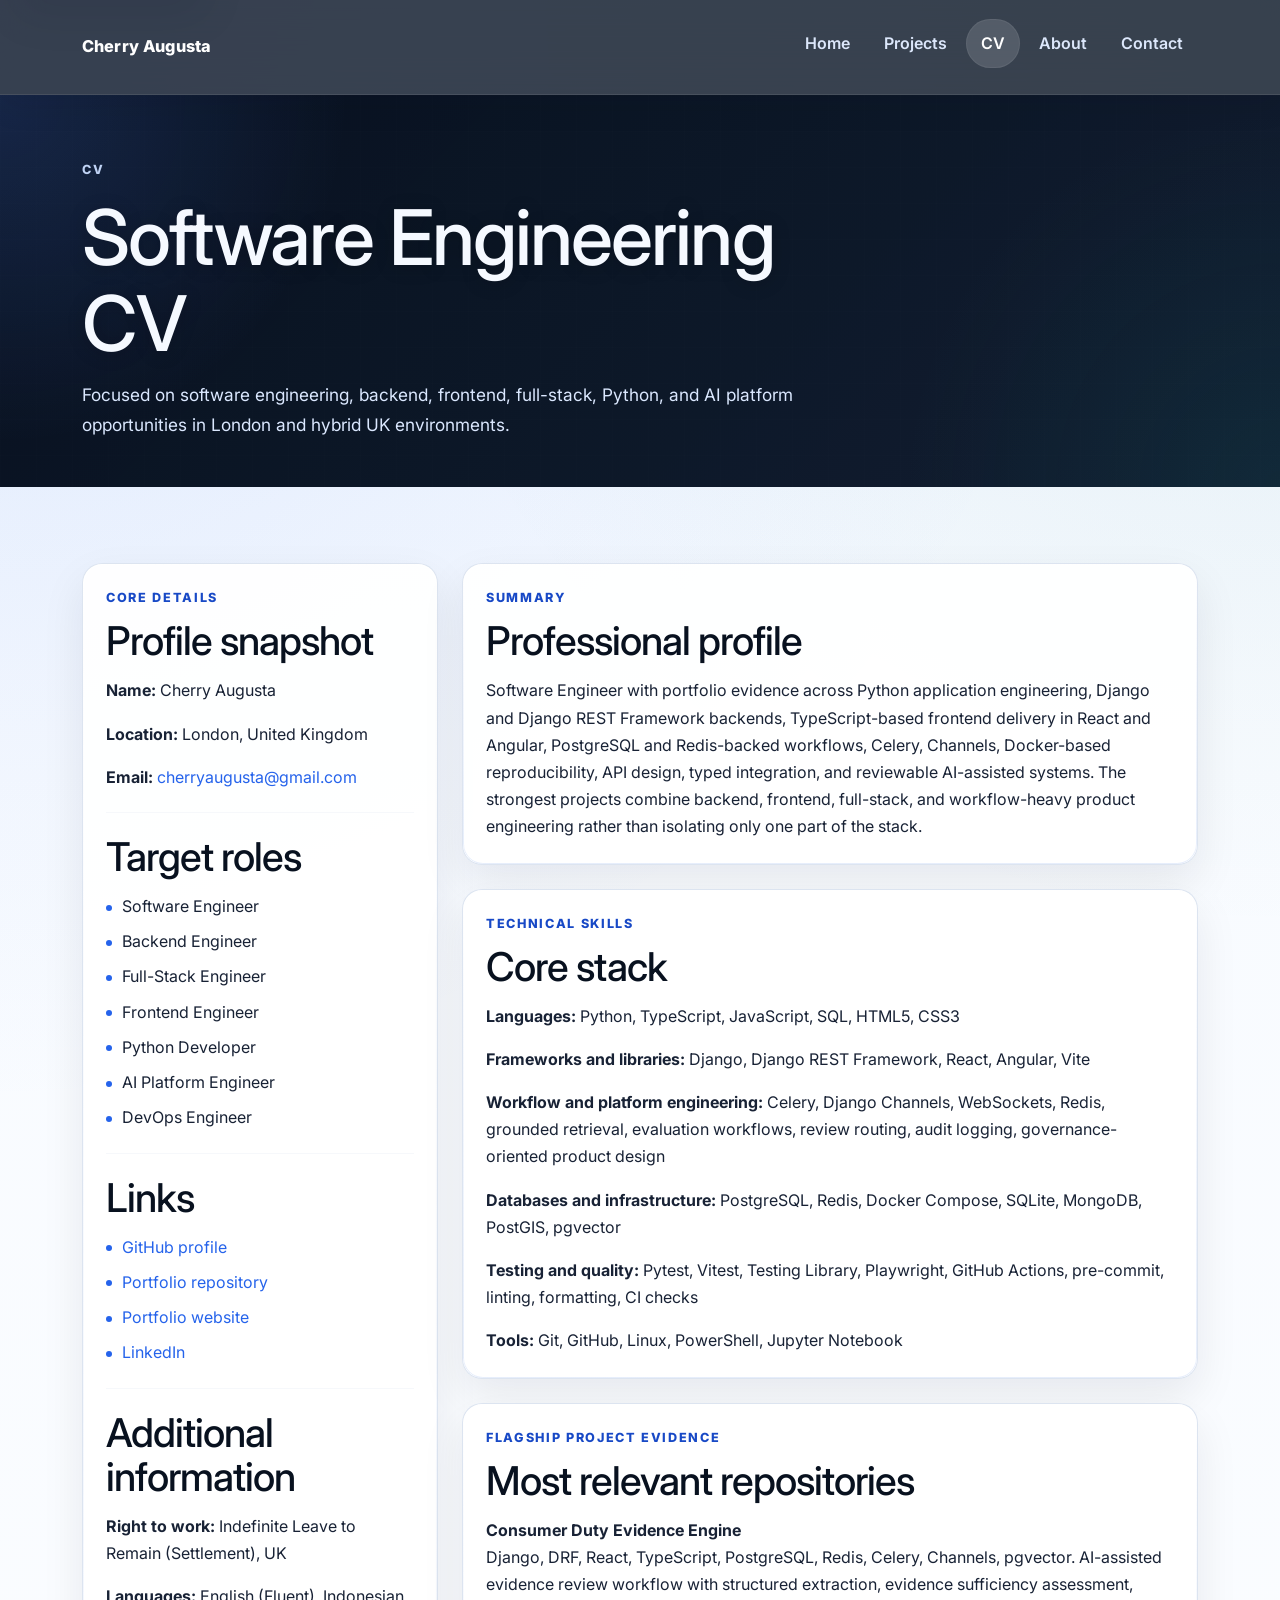
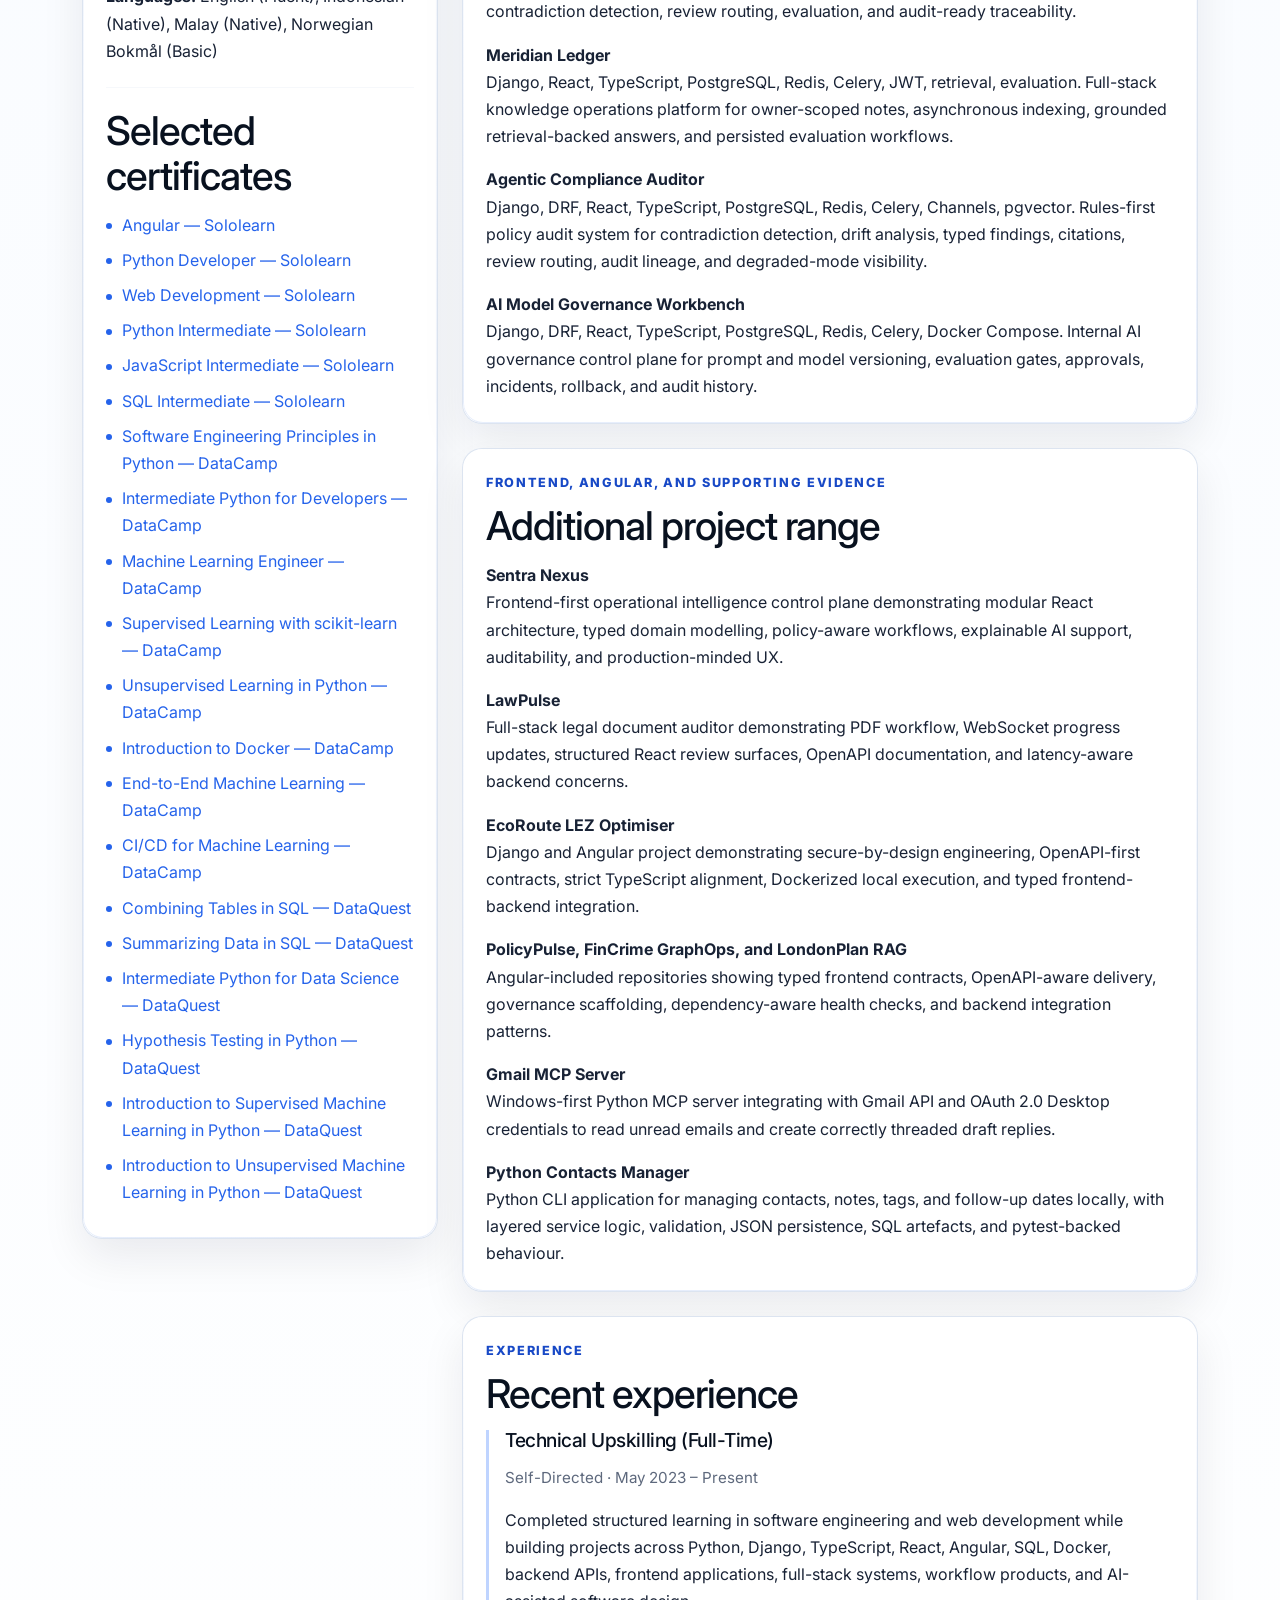
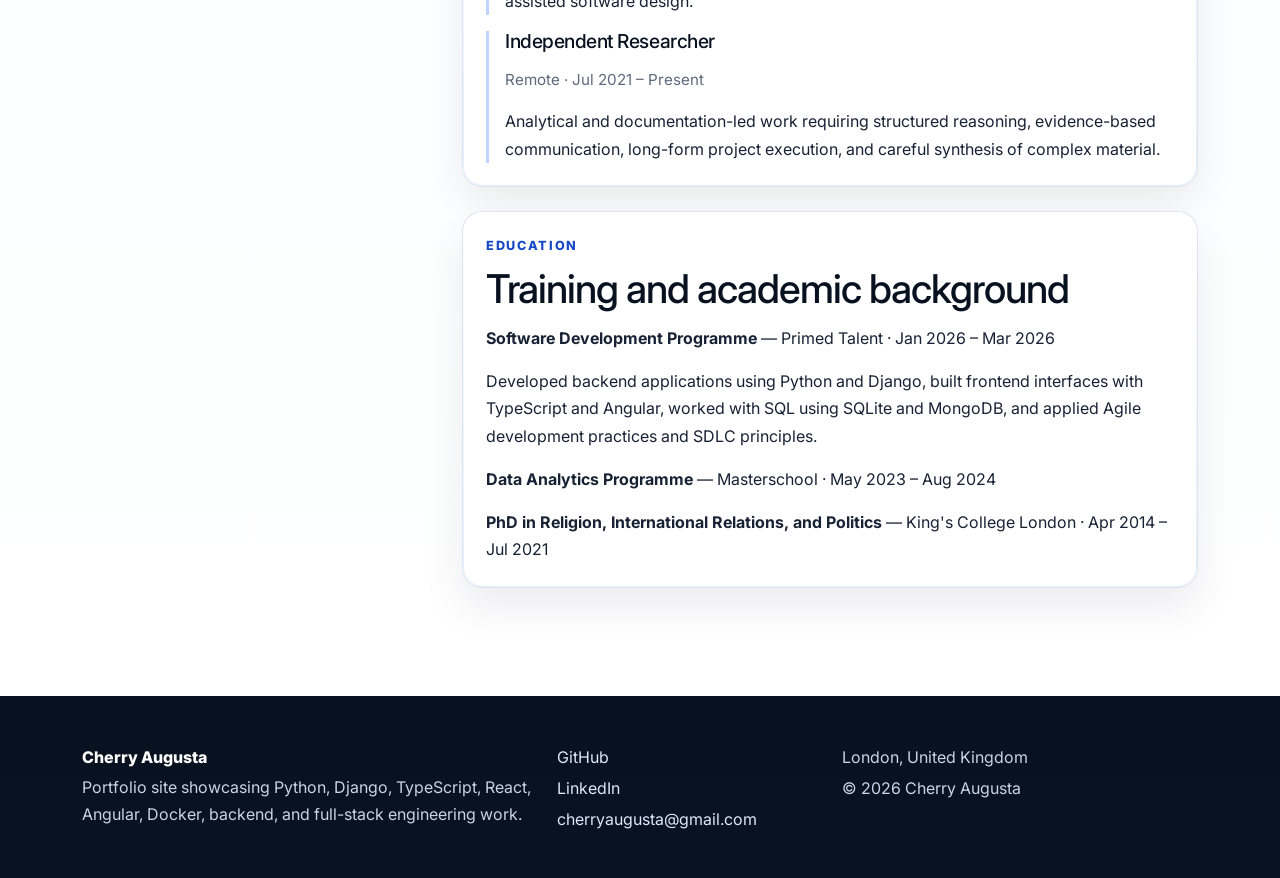
==== commit 746cd0b9: "cv.html edited: the certificates section" ====
--- a/cv.html
+++ b/cv.html
@@ -55,7 +55,6 @@
 
   <main id="main-content" class="ca-page-main">
 
-    <!-- Page hHERO -->
     <section class="ca-page-hero">
       <div class="container">
         <div class="row">
@@ -68,12 +67,10 @@
       </div>
     </section>
 
-    <!-- CV BODY -->
     <section class="ca-section">
       <div class="container">
         <div class="row g-4 align-items-start">
 
-          <!-- Sidebar -->
           <div class="col-lg-4">
             <aside class="ca-card ca-sticky-aside">
               <p class="ca-section-kicker">Core details</p>
@@ -109,11 +106,36 @@
 
               <h2>Additional information</h2>
               <p><strong>Right to work:</strong> Indefinite Leave to Remain (Settlement), UK</p>
-              <p class="mb-0"><strong>Languages:</strong> English (Fluent), Indonesian (Native), Malay (Native), Norwegian Bokmål (Basic)</p>
+              <p><strong>Languages:</strong> English (Fluent), Indonesian (Native), Malay (Native), Norwegian Bokmål (Basic)</p>
+
+              <hr>
+
+              <h2>Selected certificates</h2>
+              <ul class="ca-plain-list mb-0">
+                <li><a href="https://www.sololearn.com/certificates/CC-CRVQI5FX" target="_blank" rel="noopener noreferrer">Angular — Sololearn</a></li>
+                <li><a href="https://www.sololearn.com/certificates/CC-DHUE0BPR" target="_blank" rel="noopener noreferrer">Python Developer — Sololearn</a></li>
+                <li><a href="https://www.sololearn.com/certificates/CC-GY8ERAPW" target="_blank" rel="noopener noreferrer">Web Development — Sololearn</a></li>
+                <li><a href="https://www.sololearn.com/certificates/CC-DKZ7GS1T" target="_blank" rel="noopener noreferrer">Python Intermediate — Sololearn</a></li>
+                <li><a href="https://www.sololearn.com/certificates/CC-TSMPZBXQ" target="_blank" rel="noopener noreferrer">JavaScript Intermediate — Sololearn</a></li>
+                <li><a href="https://www.sololearn.com/certificates/CC-RJRRIZD5" target="_blank" rel="noopener noreferrer">SQL Intermediate — Sololearn</a></li>
+                <li><a href="https://www.datacamp.com/completed/statement-of-accomplishment/course/8227479b13108a4df064f47f2f8abd0c890b53b4" target="_blank" rel="noopener noreferrer">Software Engineering Principles in Python — DataCamp</a></li>
+                <li><a href="https://www.datacamp.com/completed/statement-of-accomplishment/course/60cc1136ce9b5992e5b5b6c6f2696920e6932ae6" target="_blank" rel="noopener noreferrer">Intermediate Python for Developers — DataCamp</a></li>
+                <li><a href="https://www.datacamp.com/completed/statement-of-accomplishment/track/e27b9aa20514fed4c10cba77064b2b2e21b91a6f?utm_medium=organic_social&utm_campaign=sharewidget&utm_content=soa&utm_source=copylink" target="_blank" rel="noopener noreferrer">Machine Learning Engineer — DataCamp</a></li>
+                <li><a href="https://www.datacamp.com/completed/statement-of-accomplishment/course/17ac0ee7ad0e934a689188751dcfa107e84bb327" target="_blank" rel="noopener noreferrer">Supervised Learning with scikit-learn — DataCamp</a></li>
+                <li><a href="https://www.datacamp.com/completed/statement-of-accomplishment/course/c2dee3d4d05f9d18f2cd48f8db9dd19b1d5fbb37" target="_blank" rel="noopener noreferrer">Unsupervised Learning in Python — DataCamp</a></li>
+                <li><a href="https://www.datacamp.com/completed/statement-of-accomplishment/course/f0db3eb2d817050c06d84705172cba187ca3add1" target="_blank" rel="noopener noreferrer">Introduction to Docker — DataCamp</a></li>
+                <li><a href="https://www.datacamp.com/completed/statement-of-accomplishment/course/5704ce8746b530700ebd4e6b121e9e52de375fea" target="_blank" rel="noopener noreferrer">End-to-End Machine Learning — DataCamp</a></li>
+                <li><a href="https://www.datacamp.com/completed/statement-of-accomplishment/course/9cf7de9ec50092f650e16f4ba203bbb98bd472db" target="_blank" rel="noopener noreferrer">CI/CD for Machine Learning — DataCamp</a></li>
+                <li><a href="https://app.dataquest.io/verify_cert/ZJ7F5Q6ELBGZK46ZWRD5/" target="_blank" rel="noopener noreferrer">Combining Tables in SQL — DataQuest</a></li>
+                <li><a href="https://app.dataquest.io/verify_cert/3A36ZVM678G3BQ0YBLRA/" target="_blank" rel="noopener noreferrer">Summarizing Data in SQL — DataQuest</a></li>
+                <li><a href="https://app.dataquest.io/verify_cert/C5CL33XE4P3WWTFYR3BS/" target="_blank" rel="noopener noreferrer">Intermediate Python for Data Science — DataQuest</a></li>
+                <li><a href="https://app.dataquest.io/verify_cert/6OF6NHN1GMT5WH2I9T71/" target="_blank" rel="noopener noreferrer">Hypothesis Testing in Python — DataQuest</a></li>
+                <li><a href="https://app.dataquest.io/verify_cert/E0R9MOGDEUAWTI1ENU40/" target="_blank" rel="noopener noreferrer">Introduction to Supervised Machine Learning in Python — DataQuest</a></li>
+                <li><a href="https://app.dataquest.io/verify_cert/CI5ERO9BV41DOV62I8J1/" target="_blank" rel="noopener noreferrer">Introduction to Unsupervised Machine Learning in Python — DataQuest</a></li>
+              </ul>
             </aside>
           </div>
 
-          <!-- Main CV content -->
           <div class="col-lg-8">
             <div class="d-flex flex-column gap-4">
 
@@ -178,33 +200,6 @@
                 <p class="mb-0"><strong>PhD in Religion, International Relations, and Politics</strong> — King's College London · Apr 2014 – Jul 2021</p>
               </article>
 
-              <article class="ca-card">
-                <p class="ca-section-kicker">Certificates</p>
-                <h2>Selected certificates</h2>
-                <ul class="ca-plain-list mb-0">
-                  <li><a href="https://www.sololearn.com/certificates/CC-CRVQI5FX" target="_blank" rel="noopener noreferrer">Angular — Sololearn</a></li>
-                  <li><a href="https://www.sololearn.com/certificates/CC-DHUE0BPR" target="_blank" rel="noopener noreferrer">Python Developer — Sololearn</a></li>
-                  <li><a href="https://www.sololearn.com/certificates/CC-GY8ERAPW" target="_blank" rel="noopener noreferrer">Web Development — Sololearn</a></li>
-                  <li><a href="https://www.sololearn.com/certificates/CC-DKZ7GS1T" target="_blank" rel="noopener noreferrer">Python Intermediate — Sololearn</a></li>
-                  <li><a href="https://www.sololearn.com/certificates/CC-TSMPZBXQ" target="_blank" rel="noopener noreferrer">JavaScript Intermediate — Sololearn</a></li>
-                  <li><a href="https://www.sololearn.com/certificates/CC-RJRRIZD5" target="_blank" rel="noopener noreferrer">SQL Intermediate — Sololearn</a></li>
-                  <li><a href="https://www.datacamp.com/completed/statement-of-accomplishment/course/8227479b13108a4df064f47f2f8abd0c890b53b4" target="_blank" rel="noopener noreferrer">Software Engineering Principles in Python — DataCamp</a></li>
-                  <li><a href="https://www.datacamp.com/completed/statement-of-accomplishment/course/60cc1136ce9b5992e5b5b6c6f2696920e6932ae6" target="_blank" rel="noopener noreferrer">Intermediate Python for Developers — DataCamp</a></li>
-                  <li><a href="https://www.datacamp.com/completed/statement-of-accomplishment/track/e27b9aa20514fed4c10cba77064b2b2e21b91a6f?utm_medium=organic_social&utm_campaign=sharewidget&utm_content=soa&utm_source=copylink" target="_blank" rel="noopener noreferrer">Machine Learning Engineer — DataCamp</a></li>
-                  <li><a href="https://www.datacamp.com/completed/statement-of-accomplishment/course/17ac0ee7ad0e934a689188751dcfa107e84bb327" target="_blank" rel="noopener noreferrer">Supervised Learning with scikit-learn — DataCamp</a></li>
-                  <li><a href="https://www.datacamp.com/completed/statement-of-accomplishment/course/c2dee3d4d05f9d18f2cd48f8db9dd19b1d5fbb37" target="_blank" rel="noopener noreferrer">Unsupervised Learning in Python — DataCamp</a></li>
-                  <li><a href="https://www.datacamp.com/completed/statement-of-accomplishment/course/f0db3eb2d817050c06d84705172cba187ca3add1" target="_blank" rel="noopener noreferrer">Introduction to Docker — DataCamp</a></li>
-                  <li><a href="https://www.datacamp.com/completed/statement-of-accomplishment/course/5704ce8746b530700ebd4e6b121e9e52de375fea" target="_blank" rel="noopener noreferrer">End-to-End Machine Learning — DataCamp</a></li>
-                  <li><a href="https://www.datacamp.com/completed/statement-of-accomplishment/course/9cf7de9ec50092f650e16f4ba203bbb98bd472db" target="_blank" rel="noopener noreferrer">CI/CD for Machine Learning — DataCamp</a></li>
-                  <li><a href="https://app.dataquest.io/verify_cert/ZJ7F5Q6ELBGZK46ZWRD5/" target="_blank" rel="noopener noreferrer">Combining Tables in SQL — DataQuest</a></li>
-                  <li><a href="https://app.dataquest.io/verify_cert/3A36ZVM678G3BQ0YBLRA/" target="_blank" rel="noopener noreferrer">Summarizing Data in SQL — DataQuest</a></li>
-                  <li><a href="https://app.dataquest.io/verify_cert/C5CL33XE4P3WWTFYR3BS/" target="_blank" rel="noopener noreferrer">Intermediate Python for Data Science — DataQuest</a></li>
-                  <li><a href="https://app.dataquest.io/verify_cert/6OF6NHN1GMT5WH2I9T71/" target="_blank" rel="noopener noreferrer">Hypothesis Testing in Python — DataQuest</a></li>
-                  <li><a href="https://app.dataquest.io/verify_cert/E0R9MOGDEUAWTI1ENU40/" target="_blank" rel="noopener noreferrer">Introduction to Supervised Machine Learning in Python — DataQuest</a></li>
-                  <li><a href="https://app.dataquest.io/verify_cert/CI5ERO9BV41DOV62I8J1/" target="_blank" rel="noopener noreferrer">Introduction to Unsupervised Machine Learning in Python — DataQuest</a></li>
-                </ul>
-              </article>
-
             </div>
           </div>
 
--- a/styles.css
+++ b/styles.css
@@ -30,7 +30,6 @@
   --ca-transition:    200ms ease;
 }
 
-/* basee */
 *,
 *::before,
 *::after { box-sizing: border-box; }
@@ -85,7 +84,6 @@
   margin: 1.35rem 0;
 }
 
-/* skipp link */
 .ca-skip-link {
   position: absolute;
   left: 16px;
@@ -100,7 +98,6 @@
 }
 .ca-skip-link:focus { top: 16px; }
 
-/* headder/navbar */
 .ca-site-header {
   background: rgba(8,17,31,.78);
   backdrop-filter: blur(18px);
@@ -124,7 +121,6 @@
   opacity: .96;
 }
 
-/* Nav links */
 .ca-nav-link {
   color: #dce7fb !important;
   padding: .68rem .94rem !important;
@@ -142,7 +138,6 @@
   box-shadow: inset 0 0 0 1px rgba(255,255,255,.06);
 }
 
-/* Hamburger toggler */
 .ca-nav-toggler {
   width: 48px;
   height: 48px;
@@ -167,11 +162,6 @@
   background: #fff;
   border-radius: 999px;
   pointer-events: none;
-}
-
-/* Mobile nav collapse */
-.ca-nav-collapse {
-  /* Bootstrap collapse */
 }
 
 @media (max-width: 991.98px) {
@@ -191,7 +181,6 @@
   .navbar-nav { gap: 0 !important; }
 }
 
-/* hero */
 .ca-hero,
 .ca-page-hero {
   color: #fff;
@@ -262,7 +251,6 @@
   margin-bottom: 1.45rem;
 }
 
-/* Hero metrics */
 .ca-metric {
   background: rgba(255,255,255,.08);
   border: 1px solid rgba(255,255,255,.11);
@@ -276,7 +264,6 @@
 .ca-metric strong { color: var(--ca-hero-text); font-size: .98rem; }
 .ca-metric span { color: var(--ca-hero-text-soft); font-size: .92rem; }
 
-/* Hero panels */
 .ca-hero-panel {
   background: rgba(255,255,255,.08);
   border: 1px solid rgba(255,255,255,.12);
@@ -292,11 +279,14 @@
 .ca-hero-summary-panel h2 { font-size: 1.18rem; line-height: 1.2; margin-bottom: .64rem; }
 .ca-hero-summary-text { color: var(--ca-hero-text-soft); margin: 0; }
 
-.ca-hero-core-panel { padding: .92rem 1rem .96rem; }
-.ca-hero-core-panel h2 { font-size: 1.08rem; line-height: 1.18; margin-bottom: .6rem; }
-.ca-hero-core-panel .ca-panel-label { margin-bottom: .42rem; }
-
-/* Profile card */
+.ca-hero-core-panel { 
+  padding: 1.35rem 1.5rem; 
+}
+.ca-hero-core-panel h2 { 
+  font-size: 1.25rem; 
+  margin-bottom: .75rem; 
+}
+
 .ca-profile-card {
   background: rgba(255,255,255,.08);
   border: 1px solid rgba(255,255,255,.12);
@@ -351,22 +341,21 @@
   text-align: center;
 }
 
-/* Core tag list */
 .ca-tag-list-core {
   list-style: none;
   padding: 0;
   margin: 0;
   display: grid;
-  grid-template-columns: 1fr;
-  gap: .38rem;
+  grid-template-columns: repeat(auto-fit, minmax(260px, 1fr));
+  gap: .5rem;
 }
 .ca-tag-list-core li {
   display: flex;
   align-items: center;
-  justify-content: center;
-  text-align: center;
+  justify-content: flex-start;
+  text-align: left;
   min-height: 34px;
-  padding: .42rem .72rem;
+  padding: .5rem .9rem;
   border-radius: 12px;
   background: rgba(255,255,255,.10);
   border: 1px solid rgba(255,255,255,.12);
@@ -378,7 +367,6 @@
   margin: 0;
 }
 
-/* buttons */
 .ca-btn {
   display: inline-flex;
   align-items: center;
@@ -422,7 +410,6 @@
 }
 .ca-btn-contact-secondary:hover { background: rgba(255,255,255,.12); }
 
-/* sections */
 .ca-section { padding: 4.75rem 0; }
 
 .ca-section-soft {
@@ -442,7 +429,6 @@
 
 .ca-text-link { font-weight: 700; }
 
-/* cards */
 .ca-card {
   background: rgba(255,255,255,.92);
   border: 1px solid rgba(217,226,239,.92);
@@ -484,9 +470,7 @@
 }
 
 .ca-sticky-aside { position: sticky; top: 100px; align-self: start; }
-.ca-about-summary-card { }
-
-/* badges */
+
 .ca-badge {
   display: inline-flex;
   align-items: center;
@@ -510,7 +494,6 @@
   border: 1px solid var(--ca-line);
 }
 
-/* project cards */
 .ca-project-card {
   background: rgba(255,255,255,.92);
   border: 1px solid rgba(217,226,239,.92);
@@ -556,7 +539,6 @@
 }
 .ca-project-card:hover .ca-project-image-wrap img { transform: scale(1.025); }
 
-/* Page-level project cards */
 .ca-project-card-page .ca-project-image-wrap,
 .ca-project-card-page .ca-project-image-wrap-large {
   aspect-ratio: 16 / 7;
@@ -565,7 +547,6 @@
 
 .ca-project-content { padding: 1.45rem; }
 
-/* Composite image (Gmail MCP) */
 .ca-project-image-wrap-composite {
   aspect-ratio: auto;
   min-height: 430px;
@@ -603,11 +584,9 @@
   object-position: top center;
 }
 
-/* stack + meta */
 .ca-stack,
 .ca-meta { color: var(--ca-muted); font-size: .95rem; }
 
-/* plain list */
 .ca-plain-list {
   list-style: none;
   padding: 0;
@@ -629,18 +608,12 @@
   background: var(--ca-primary);
 }
 
-/* timeline + education */
 .ca-timeline-item {
   padding-left: 1rem;
   border-left: 3px solid #bfd4ff;
 }
 .ca-education-block { margin-bottom: 1rem; }
 
-/* prose */
-.ca-prose p,
-.ca-prose li { max-width: 75ch; }
-
-/* CTA panel */
 .ca-cta-panel {
   background:
     radial-gradient(circle at top right, rgba(88,138,255,.16), transparent 30%),
@@ -668,7 +641,6 @@
 .ca-cta-panel h2 { color: #fff; }
 .ca-cta-panel p { color: #dce8ff; max-width: 720px; }
 
-/* contact components */
 .ca-contact-primary-card { padding: 1.55rem; }
 
 .ca-contact-fact {
@@ -771,7 +743,6 @@
 
 .ca-contact-cta-section { padding-top: .6rem; }
 
-/* footer */
 .ca-site-footer {
   background: linear-gradient(180deg, #08111f, #091221);
   color: #c8d4e5;
@@ -782,10 +753,8 @@
 .ca-site-footer a { color: #dbe7fb; }
 .ca-footer-title { color: #fff; font-weight: 800; }
 
-/* misc utilities */
 .ca-page-main { min-height: 60vh; }
 
-/* responsive */
 @media (max-width: 991.98px) {
   .ca-sticky-aside { position: static; }
   .ca-hero-project-main img { height: clamp(220px, 28vw, 300px); }
@@ -838,7 +807,6 @@
   .ca-contact-tag-list li { width: 100%; justify-content: flex-start; }
 }
 
-/* reduced motion */
 @media (prefers-reduced-motion: reduce) {
   html { scroll-behavior: auto; }
   *,
@@ -847,4 +815,4 @@
     animation: none !important;
     transition: none !important;
   }
-}
+}
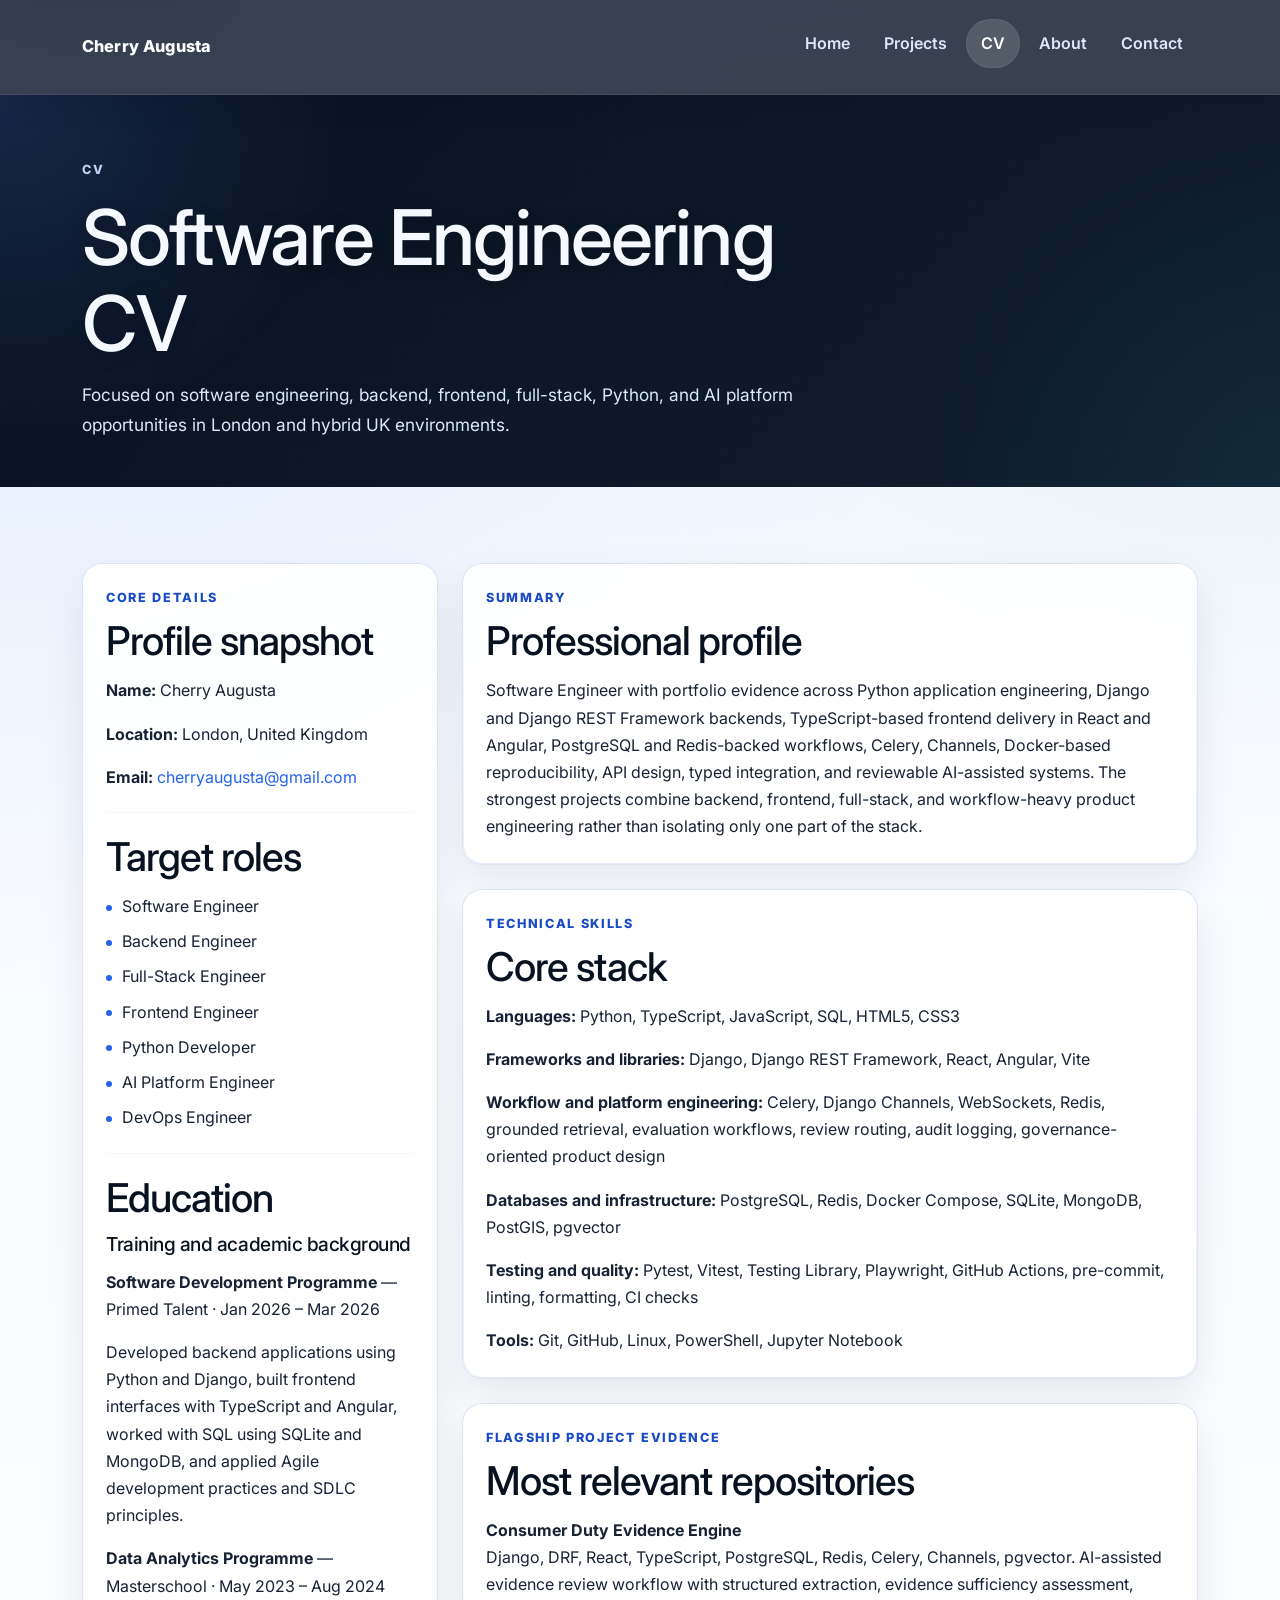
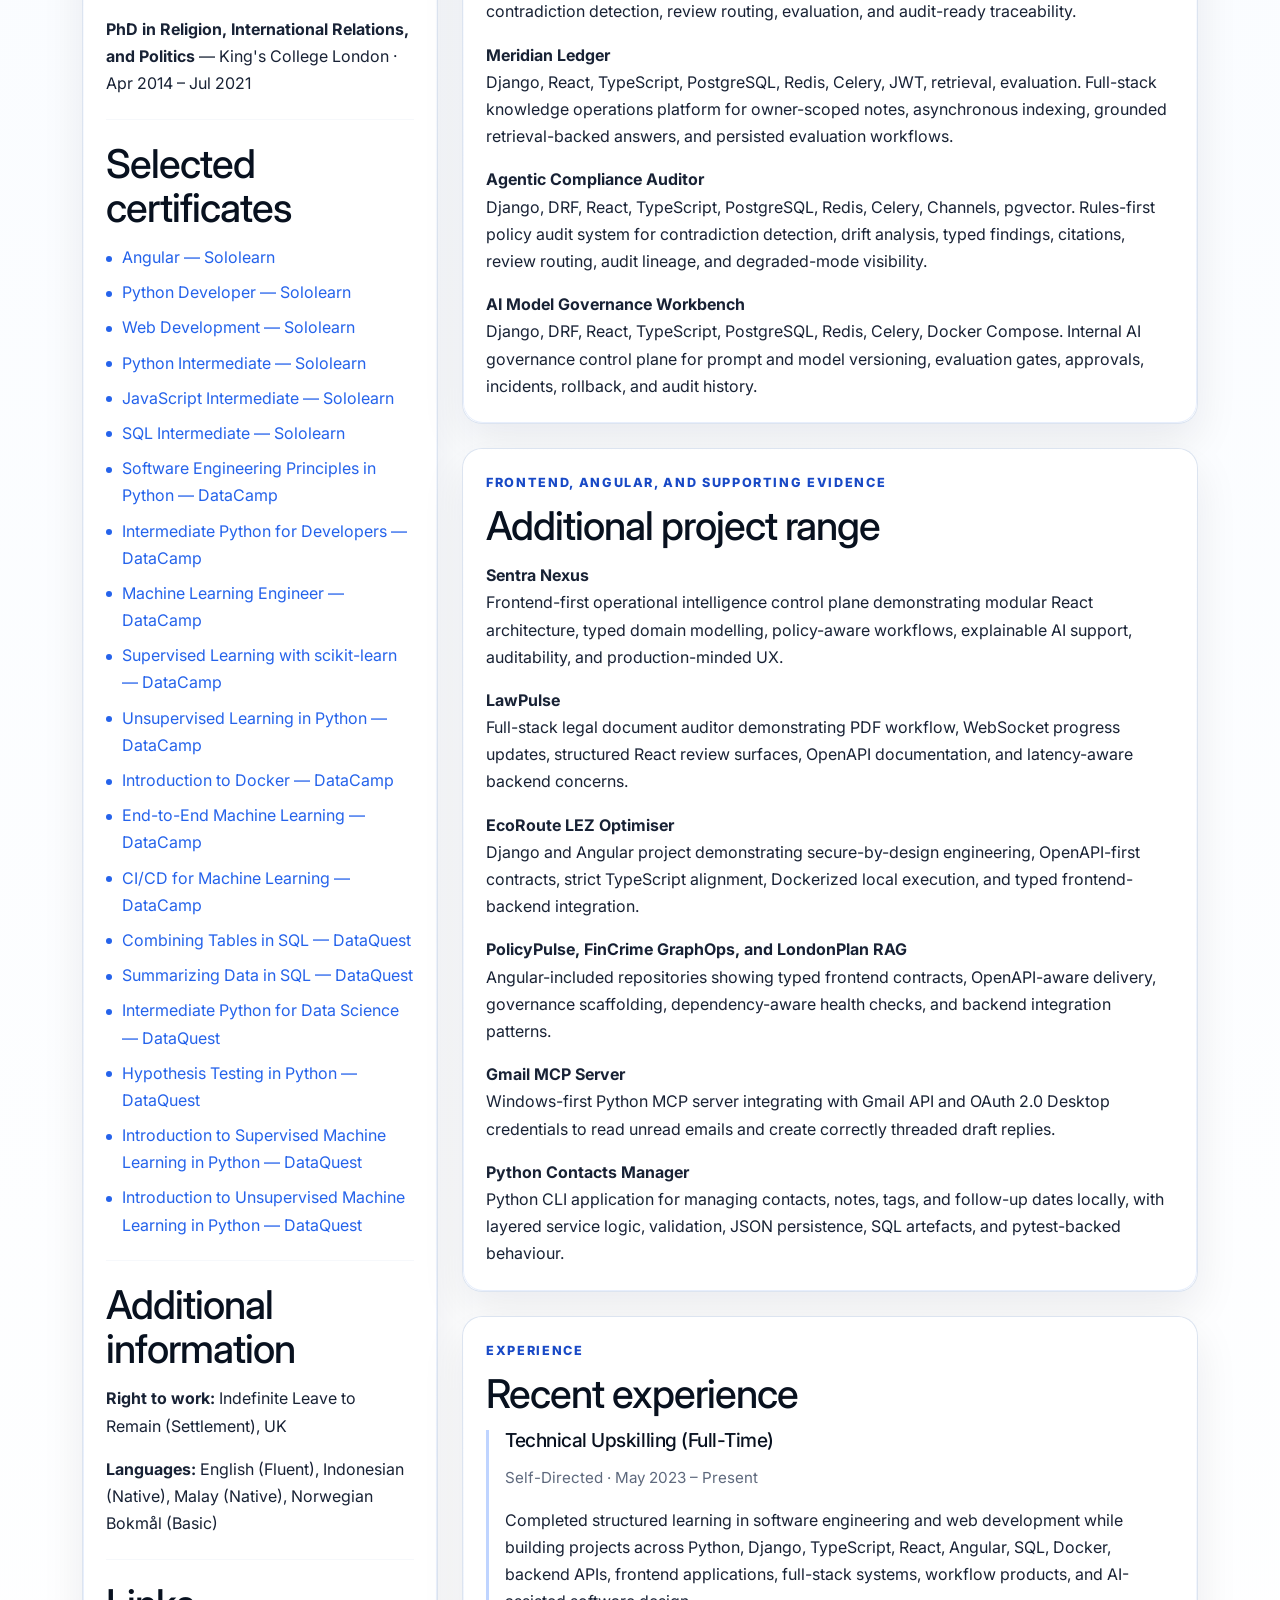
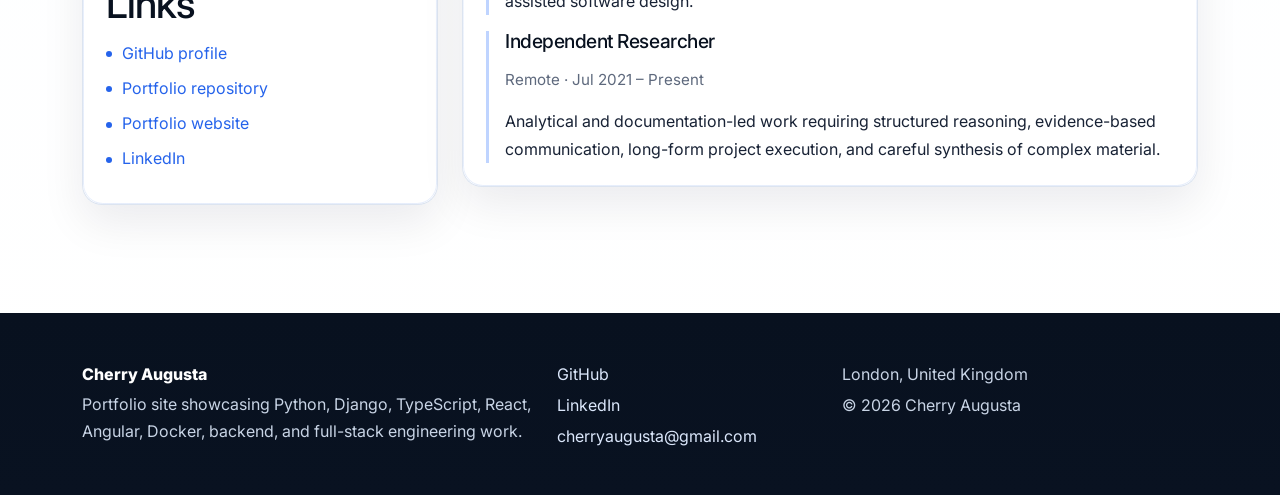
==== commit 5f381797: "feat: reorganize CV sidebar - move Education above Selected certificates" ====
--- a/cv.html
+++ b/cv.html
@@ -94,19 +94,12 @@
 
               <hr>
 
-              <h2>Links</h2>
-              <ul class="ca-plain-list">
-                <li><a href="https://github.com/cherryaugusta" target="_blank" rel="noopener noreferrer">GitHub profile</a></li>
-                <li><a href="https://github.com/cherryaugusta/developer-portfolio-profile" target="_blank" rel="noopener noreferrer">Portfolio repository</a></li>
-                <li><a href="https://cherryaugusta.github.io/developer-portfolio-profile" target="_blank" rel="noopener noreferrer">Portfolio website</a></li>
-                <li><a href="https://www.linkedin.com/in/cherry-augusta-3957a916" target="_blank" rel="noopener noreferrer">LinkedIn</a></li>
-              </ul>
-
-              <hr>
-
-              <h2>Additional information</h2>
-              <p><strong>Right to work:</strong> Indefinite Leave to Remain (Settlement), UK</p>
-              <p><strong>Languages:</strong> English (Fluent), Indonesian (Native), Malay (Native), Norwegian Bokmål (Basic)</p>
+              <h2>Education</h2>
+              <h3>Training and academic background</h3>
+              <p><strong>Software Development Programme</strong> — Primed Talent · Jan 2026 – Mar 2026</p>
+              <p>Developed backend applications using Python and Django, built frontend interfaces with TypeScript and Angular, worked with SQL using SQLite and MongoDB, and applied Agile development practices and SDLC principles.</p>
+              <p><strong>Data Analytics Programme</strong> — Masterschool · May 2023 – Aug 2024</p>
+              <p><strong>PhD in Religion, International Relations, and Politics</strong> — King's College London · Apr 2014 – Jul 2021</p>
 
               <hr>
 
@@ -133,6 +126,22 @@
                 <li><a href="https://app.dataquest.io/verify_cert/E0R9MOGDEUAWTI1ENU40/" target="_blank" rel="noopener noreferrer">Introduction to Supervised Machine Learning in Python — DataQuest</a></li>
                 <li><a href="https://app.dataquest.io/verify_cert/CI5ERO9BV41DOV62I8J1/" target="_blank" rel="noopener noreferrer">Introduction to Unsupervised Machine Learning in Python — DataQuest</a></li>
               </ul>
+
+              <hr>
+
+              <h2>Additional information</h2>
+              <p><strong>Right to work:</strong> Indefinite Leave to Remain (Settlement), UK</p>
+              <p class="mb-0"><strong>Languages:</strong> English (Fluent), Indonesian (Native), Malay (Native), Norwegian Bokmål (Basic)</p>
+
+              <hr>
+
+              <h2>Links</h2>
+              <ul class="ca-plain-list">
+                <li><a href="https://github.com/cherryaugusta" target="_blank" rel="noopener noreferrer">GitHub profile</a></li>
+                <li><a href="https://github.com/cherryaugusta/developer-portfolio-profile" target="_blank" rel="noopener noreferrer">Portfolio repository</a></li>
+                <li><a href="https://cherryaugusta.github.io/developer-portfolio-profile" target="_blank" rel="noopener noreferrer">Portfolio website</a></li>
+                <li><a href="https://www.linkedin.com/in/cherry-augusta-3957a916" target="_blank" rel="noopener noreferrer">LinkedIn</a></li>
+              </ul>
             </aside>
           </div>
 
@@ -191,15 +200,6 @@
                 </div>
               </article>
 
-              <article class="ca-card">
-                <p class="ca-section-kicker">Education</p>
-                <h2>Training and academic background</h2>
-                <p><strong>Software Development Programme</strong> — Primed Talent · Jan 2026 – Mar 2026</p>
-                <p>Developed backend applications using Python and Django, built frontend interfaces with TypeScript and Angular, worked with SQL using SQLite and MongoDB, and applied Agile development practices and SDLC principles.</p>
-                <p><strong>Data Analytics Programme</strong> — Masterschool · May 2023 – Aug 2024</p>
-                <p class="mb-0"><strong>PhD in Religion, International Relations, and Politics</strong> — King's College London · Apr 2014 – Jul 2021</p>
-              </article>
-
             </div>
           </div>
 
